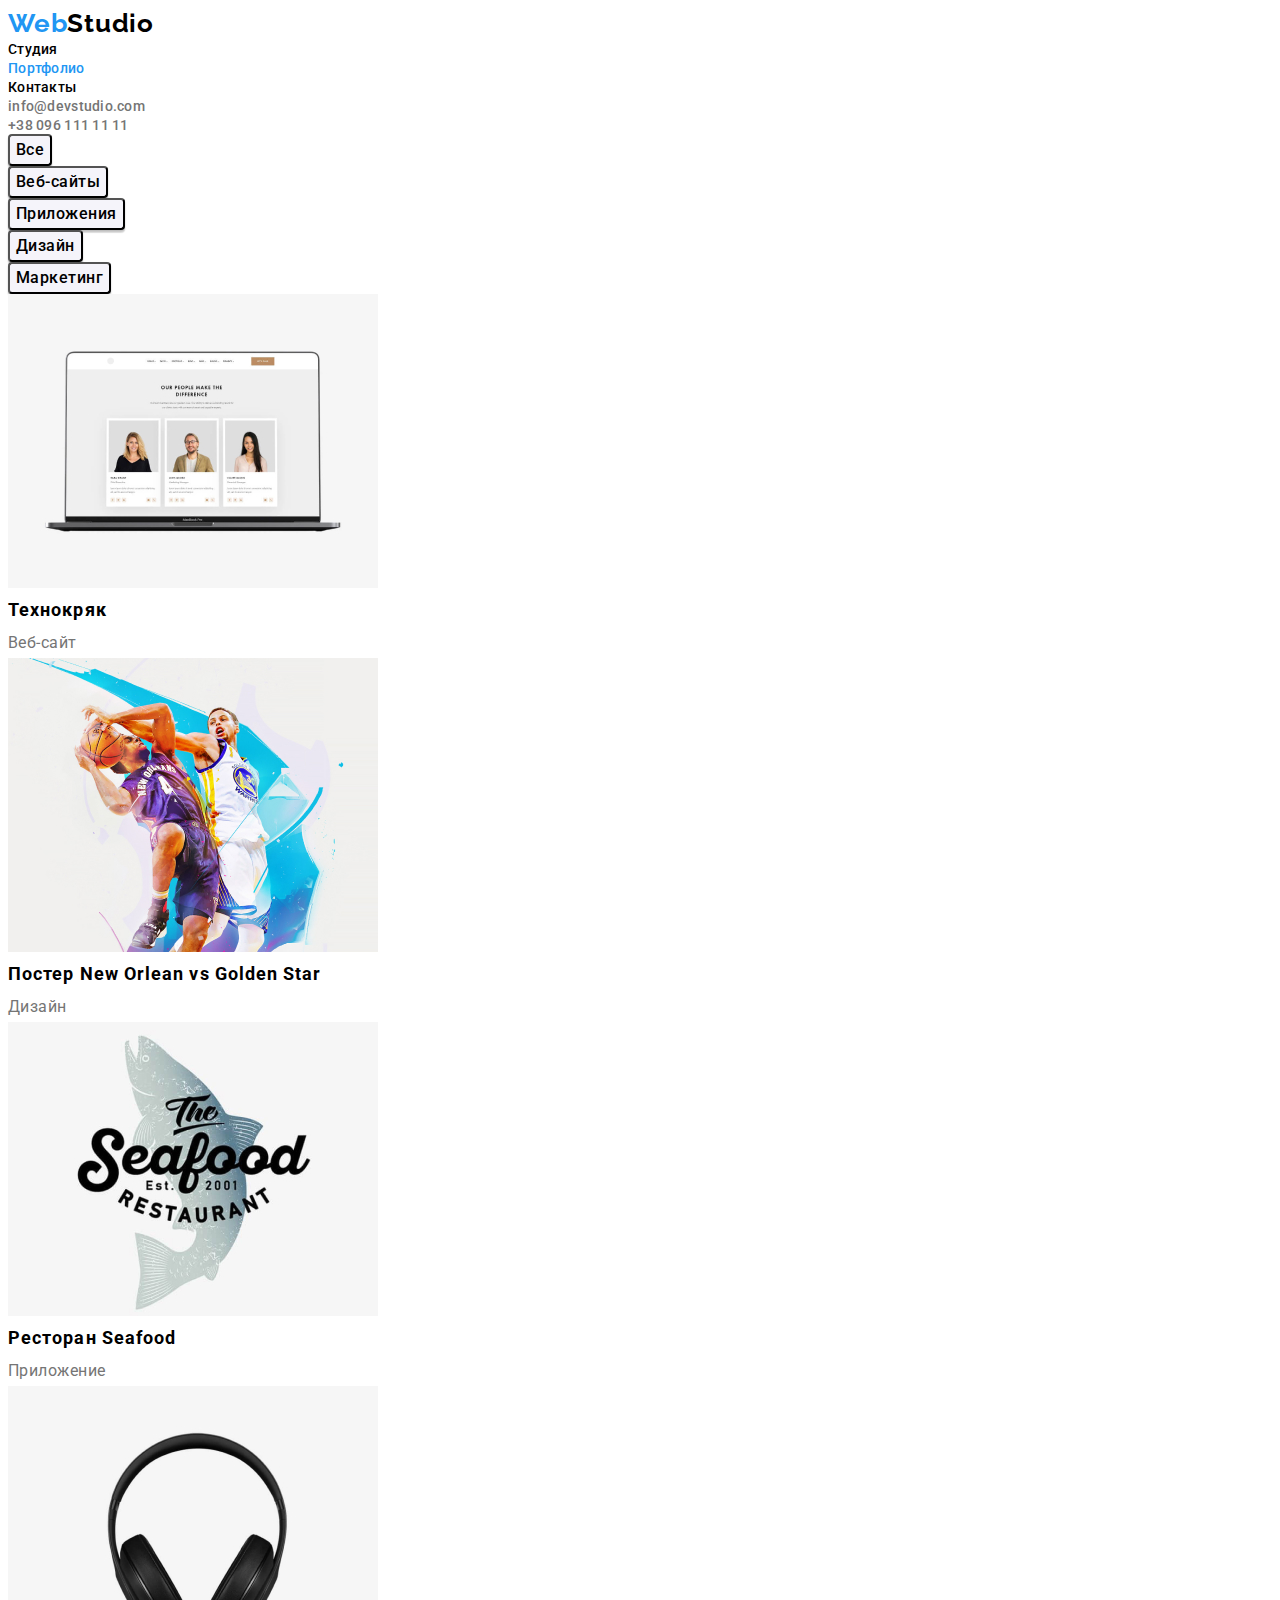
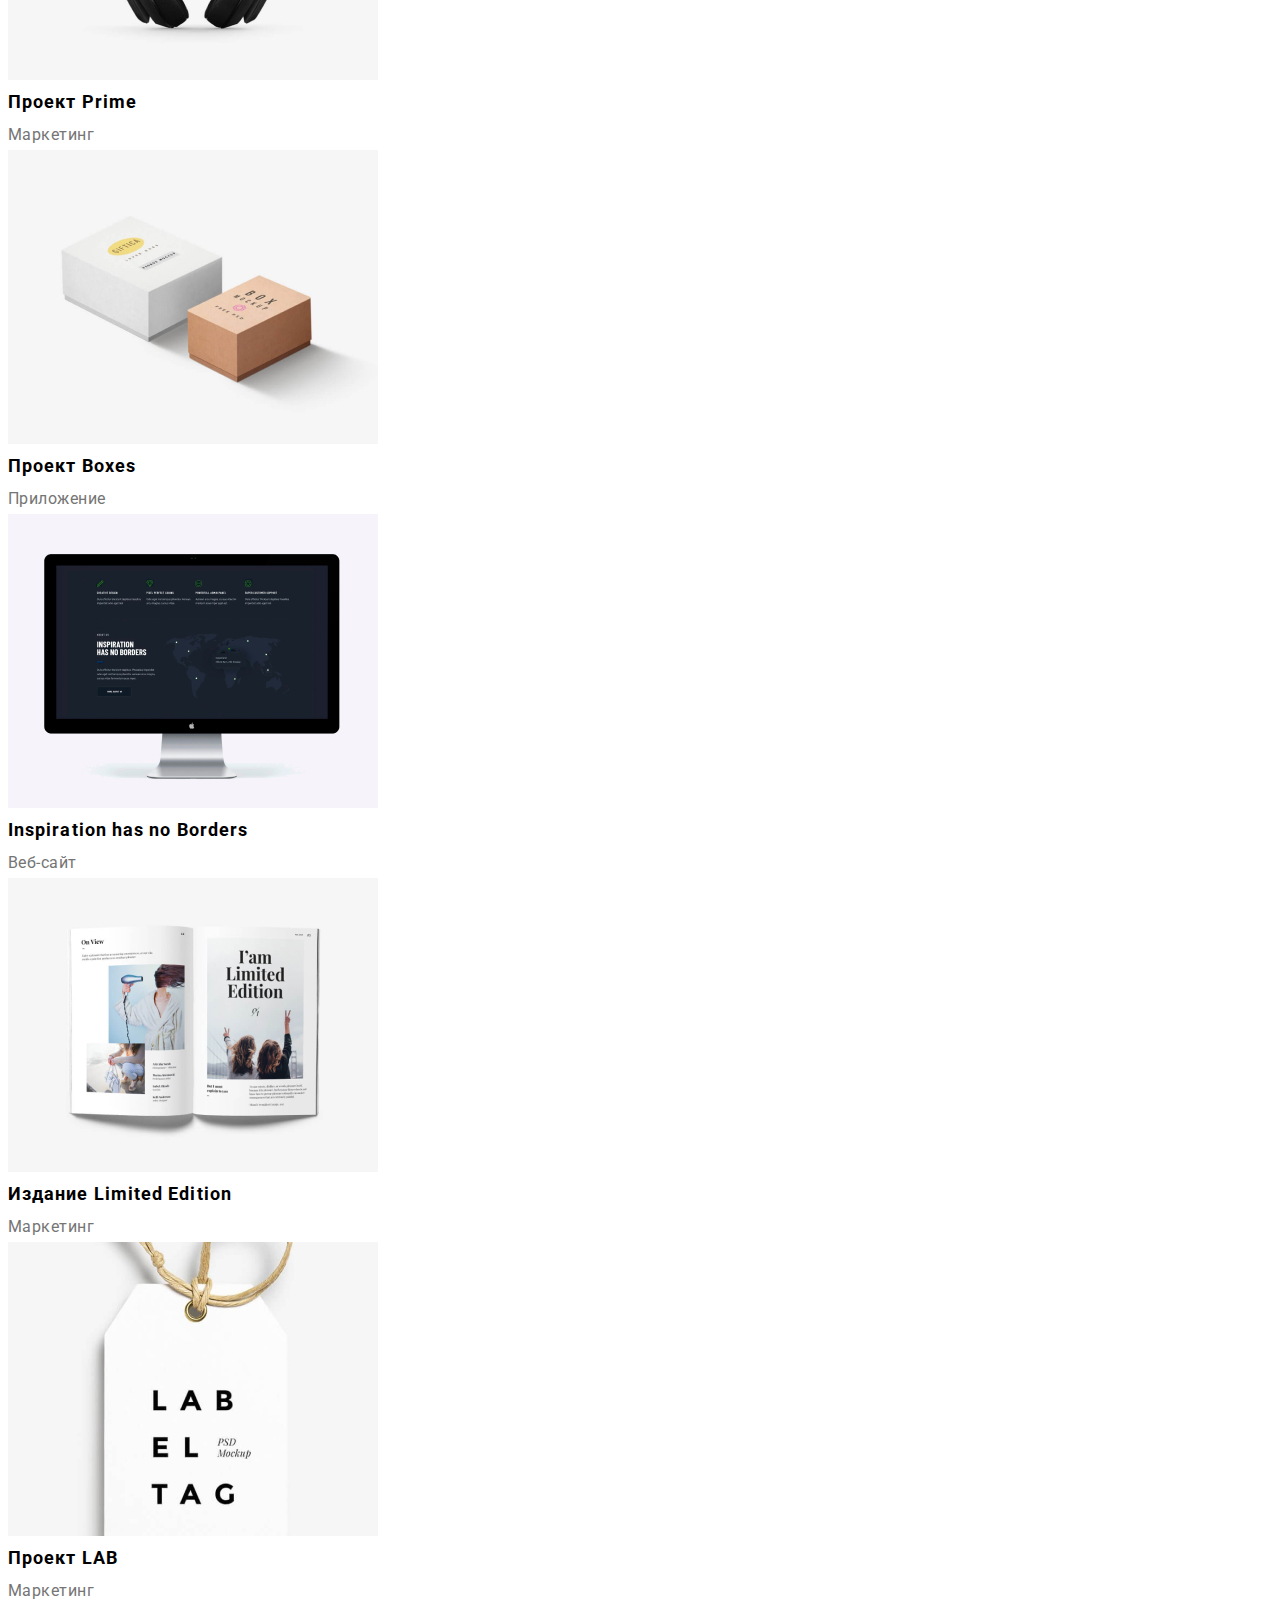
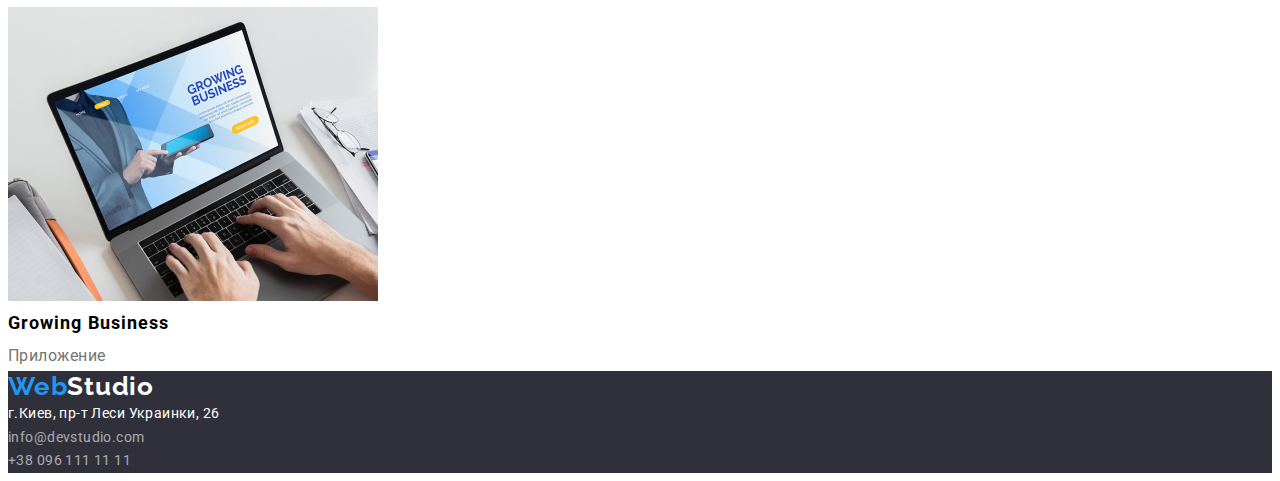
==== portfolio.html @ 2ba22c00 "add" ====
<!DOCTYPE html>
<html lang="en">
<head>
    <meta charset="UTF-8">
    <meta http-equiv="X-UA-Compatible" content="IE=edge">
    <meta name="viewport" content="width=device-width, initial-scale=1.0">
    <title>Document</title>
    <link rel="preconnect" href="https://fonts.googleapis.com">
    <link rel="preconnect" href="https://fonts.gstatic.com" crossorigin>
    <link href="https://fonts.googleapis.com/css2?family=Raleway:wght@700&family=Roboto:wght@400;500;700;900&display=swap"
        rel="stylesheet">
        <link rel="stylesheet" href="https://cdnjs.cloudflare.com/ajax/libs/modern-normalize/1.1.0/modern-normalize.min.css"
            integrity="sha512-wpPYUAdjBVSE4KJnH1VR1HeZfpl1ub8YT/NKx4PuQ5NmX2tKuGu6U/JRp5y+Y8XG2tV+wKQpNHVUX03MfMFn9Q=="
            crossorigin="anonymous" referrerpolicy="no-referrer" />
    <link rel="stylesheet" href="./css/styles.css"/>
</head>
<body>

<header>
    <a class="logo link" href=" ">Web<span class="logo-dark">Studio</span></a>
    <nav>
        <ul class="nav list">
            <li><a class="nav-item link" href="./index.html">Студия</a></li>
            <li><a class="nav-item link current" href="">Портфолио</a></li>
            <li><a class="nav-item link" href="">Контакты</a></li>
        </ul>
    </nav>
    <ul class="contacts list">
        <li><a class="contacts-item link" href="mailto:info@devstudio.com">info@devstudio.com</a></li>
        <li><a class="contacts-item link" href="tel:+380961111111">+38 096 111 11 11</a></li>
    </ul>
</header>

     <main>
        <section class="filters">
        <h1 class="filters-title ghost">Портфолио</h1>
        <ul class="btn list">
                <li><button class="btn-item" type="button">Все</button></li>
                <li><button class="btn-item" type="button">Веб-сайты</button></li>
                <li><button class="btn-item" type="button">Приложения</button></li>
                <li><button class="btn-item" type="button">Дизайн</button></li>
                <li><button class="btn-item" type="button">Маркетинг</button></li>  
        </ul>
        
        
        <ul class="gallery list">
                    <li class="gallery-item"><img src="./images/img5.jpg" alt="Фото сотрудников на ноутбуке" width="370" height="294">
                        <h2 class="gallery-title">Технокряк</h2>
                        <p class="gallery-text">Веб-сайт</p></li>

                    <li class="gallery-item"><img src="./images/img6.jpg" alt="Два баскетбольных игрока" width="370" height="294">
                        <h2 class="gallery-title">Постер New Orlean vs Golden Star</h2>
                        <p class="gallery-text">Дизайн</p>
                    </li>

                    <li class="gallery-item"><img src="./images/img7.jpg" alt="Логотип ресторана" width="370" height="294">
                        <h2 class="gallery-title">Ресторан Seafood</h2>
                        <p class="gallery-text">Приложение</p>
                    </li>

                    <li class="gallery-item"><img src="./images/img8.jpg" alt="Наушники" width="370" height="294">
                        <h2 class="gallery-title">Проект Prime</h2>
                        <p class="gallery-text">Маркетинг</p>
                    </li>

                    <li class="gallery-item"><img src="./images/img9.jpg" alt="Коробки" width="370" height="294">
                        <h2 class="gallery-title">Проект Boxes</h2>
                        <p class="gallery-text">Приложение</p>
                    </li>

                    <li class="gallery-item"><img src="./images/img10.jpg" alt="Монитор" width="370" height="294">
                        <h2 class="gallery-title">Inspiration has no Borders</h2>
                        <p class="gallery-text">Веб-сайт</p>
                    </li>

                    <li class="gallery-item"><img src="./images/img11.jpg" alt="Раскрытая книга" width="370" height="294">
                        <h2 class="gallery-title">Издание Limited Edition</h2>
                        <p class="gallery-text">Маркетинг</p>
                    </li>

                    <li class="gallery-item"><img src="./images/img12.jpg" alt="Бирка" width="370" height="294">
                        <h2 class="gallery-title">Проект LAB</h2>
                        <p class="gallery-text">Маркетинг</p>
                    </li>
                    
                    <li class="gallery-item"><img src="./images/img13.jpg" alt="Ноутбук" width="370" height="294">
                        <h2 class="gallery-title">Growing Business</h2>
                        <p class="gallery-text">Приложение</p>
                    </li>    
        </ul>
        </section>
    </main>
            <footer class="footer">
                <a class="logo link" href=" ">Web<span class="logo-light">Studio</span></a>
                <address>
                    <ul class="address list">
                        <li><a class="address-map link"
                                href=" https://www.google.com/maps/d/viewer?msa=0&mid=10uSM3H-mIU3GznYo2szRIEphczw&ll=50.42846404797734%2C30.542630877291053&z=16">г.Киев,
                                пр-т Леси Украинки, 26</a></li>
                        <li><a class="address-mail link" href="mailto:info@devstudio.com">info@devstudio.com</a></li>
                        <li><a class="address-tel link" href="tel:+380961111111">+38 096 111 11 11</a></li>
                    </ul>
                </address>
            </footer>   
</body>
</html>
---- css/styles.css ----
:root {
  --brand-color: #2196f3;
  --accent-color: black;
  --text-color: #757575;
  --letter-color: #ffffff;
  --background-color: #f5f4fa;
  --footer-color: #2f303a;
}
body {
  font-family: Roboto, sans-serif;
  background-color: #ffffff;
}
h1,
h2,
h3,
h4,
h5,
h6 {
  margin: 0;
}
p {
  margin: 0;
}
ul {
  margin: 0;
  padding: 0;
}

button {
  cursor: pointer;
}

.list {
  list-style: none;
}
.link {
  text-decoration: none;
}

/*-------------------HEADER-------------------*/
.logo {
  font-family: Raleway, sans-serif;
  font-weight: 700;
  font-size: 26px;
  line-height: 1.19;
  letter-spacing: 0.03em;
  color: var(--brand-color);
}
.logo-dark {
  color: var(--accent-color);
}
.logo-light {
  color: var(--letter-color);
}
.nav-item {
  font-weight: 500;
  font-size: 14px;
  line-height: 1.14;
  letter-spacing: 0.02em;
  color: var(--accent-color);
}
.nav-item:hover,
.nav-item:focus {
  color: var(--brand-color);
}
.nav-item.link.current {
  color: var(--brand-color);
}

/*-----------CONTACTS-----------*/

.contacts-item {
  font-weight: 500;
  font-size: 14px;
  line-height: 16px;
  letter-spacing: 0.02em;
  color: var(--text-color);
}
.contacts-item:hover,
.contacts-item:focus {
  color: var(--brand-color);
}

/*----------HERO------------*/
.hero {
  background-color: #2f303a;
}
.hero-title {
  font-weight: 900;
  font-size: 44px;
  line-height: 1.36;
  text-align: center;
  letter-spacing: 0.06em;
  text-transform: uppercase;
  color: var(--letter-color);
}
.hero-button {
  background-color: var(--brand-color);
  font-family: Roboto;
  font-weight: 700;
  font-size: 16px;
  line-height: 1.87;
  letter-spacing: 0.06em;
  color: var(--letter-color);
}
.hero-button:hover,
.hero-button:active {
  background: var(--brand-color);
  box-shadow: 0px 4px 4px rgba(0, 0, 0, 0.15);
  border-radius: 4px;
}
/*----------FEATURES------------*/
.ghost {
  position: absolute;
  width: 1px;
  height: 1px;
  margin: 1px;
  padding: 0;
  overflow: hidden;
  border: 0;
  clip: rect(0 0 0 0);
}
.features-title {
  font-weight: 700;
  font-size: 14px;
  line-height: 1.14;
  letter-spacing: 0.03em;
  text-transform: uppercase;
  color: var(--accent-color);
}
.features-text {
  font-size: 14px;
  line-height: 1.71;
  letter-spacing: 0.03em;
  text-transform: none;
  color: var(--text-color);
}
/*---------WORKS------------*/
.works-title {
  font-weight: 700;
  font-size: 36px;
  line-height: 42px;
  letter-spacing: 0.03em;
  color: #212121;
}
/*---------TEAM------------*/
.team-section {
  background-color: var(--background-color);
}
.section-main-title {
  font-weight: 700;
  font-size: 36px;
  line-height: 42px;
  letter-spacing: 0.03em;
  color: #212121;
}
.team-title {
  font-weight: 500;
  font-size: 16px;
  line-height: 19px;
  letter-spacing: 0.03em;
  color: #212121;
}
.team-item {
  font-weight: 500;
  font-size: 16px;
  line-height: 1.26;
  letter-spacing: 0.03em;
  color: var(--accent-color);
}
.team-text {
  font-weight: normal;
  font-size: 16px;
  line-height: 1.19;
  letter-spacing: 0.03em;
  color: var(--text-color);
}
/*----------ADDRESS-----------*/

.footer {
  background-color: var(--footer-color);
}
.address {
  font-style: normal;
  font-size: 14px;
  line-height: 1.71;
  letter-spacing: 0.03em;
}
.address-map {
  color: var(--letter-color);
}
.address-map:hover,
.address-map:focus {
  color: var(--brand-color);
}
.address-mail {
  color: rgba(255, 255, 255, 0.6);
}
.address-mail:hover,
.address-mail:focus {
  color: var(--brand-color);
}
.address-tel {
  color: rgba(255, 255, 255, 0.6);
}
.address-tel:hover,
.address-tel:focus {
  color: var(--brand-color);
}

/*------------FILTERS--------------*/

.btn-item {
  font-weight: 500;
  font-size: 16px;
  line-height: 26px;
  text-align: center;
  letter-spacing: 0.03em;
  font-family: inherit;
  background: #f5f4fa;
  color: var(--accent-color);
  box-shadow: 0px 3px 1px rgba(0, 0, 0, 0.1), 0px 1px 2px rgba(0, 0, 0, 0.08),
    0px 2px 2px rgba(0, 0, 0, 0.12);
  border-radius: 4px;
}
.btn-item:hover,
.btn-item:active {
  font-family: inherit;
  letter-spacing: 0.03em;
  color: var(--letter-color);
  background: var(--brand-color);
}
.gallery-title {
  font-weight: 700;
  font-size: 18px;
  line-height: 2;
  letter-spacing: 0.06em;
  color: var(--accent-color);
}
.gallery-text {
  font-size: 16px;
  line-height: 1.88;
  letter-spacing: 0.03em;
  color: var(--text-color);
}
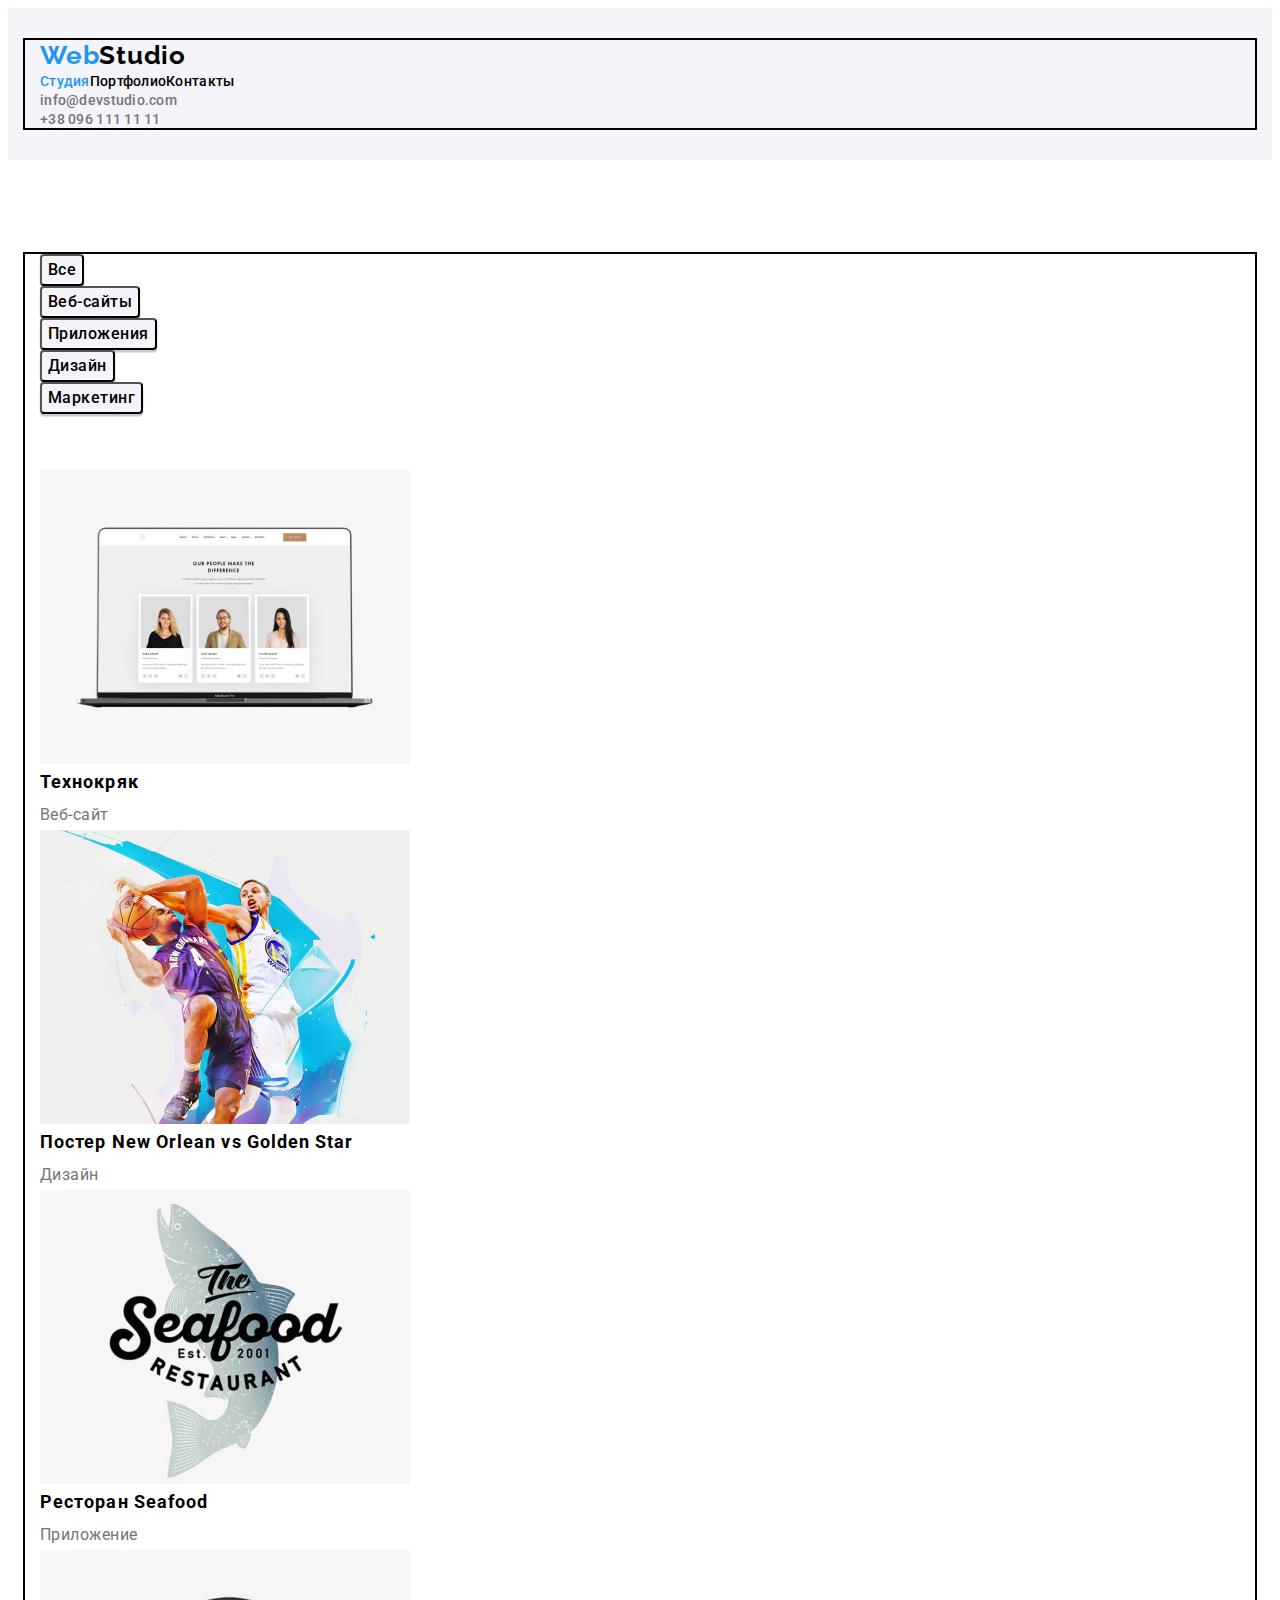
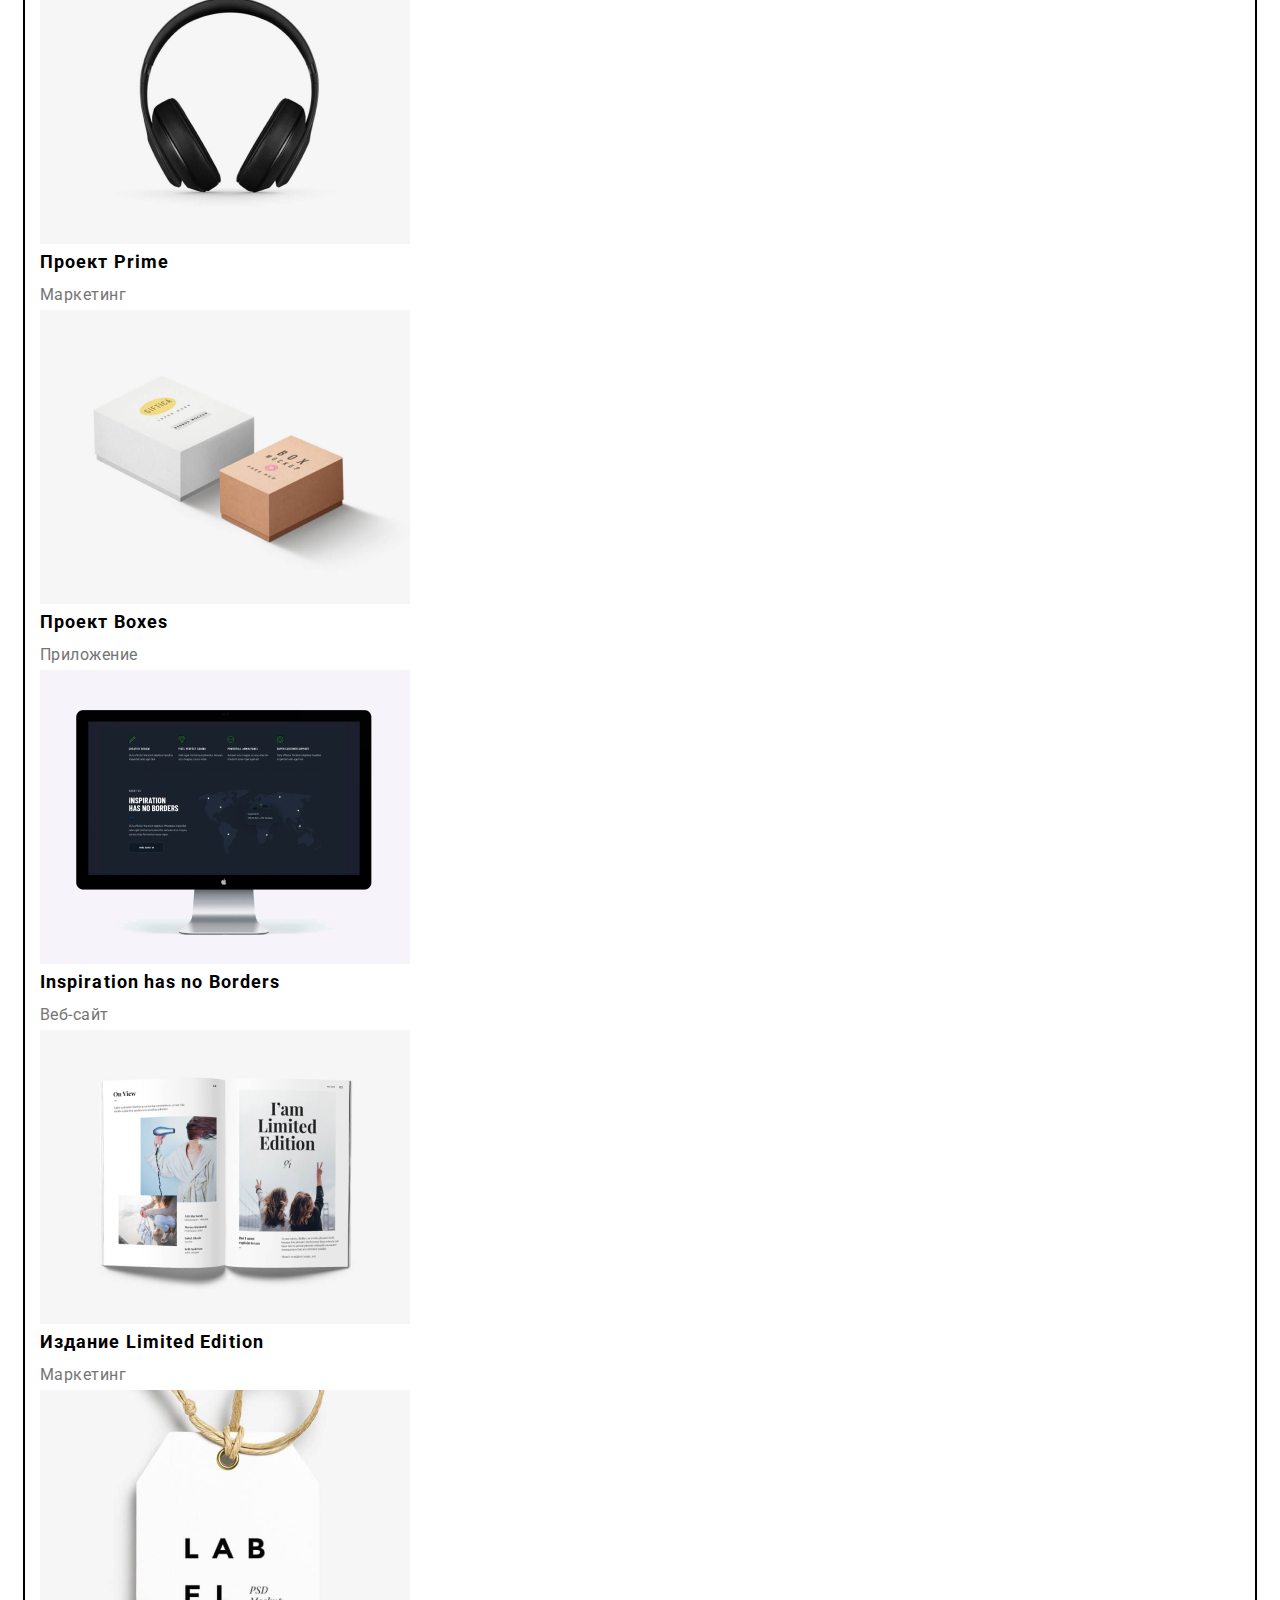
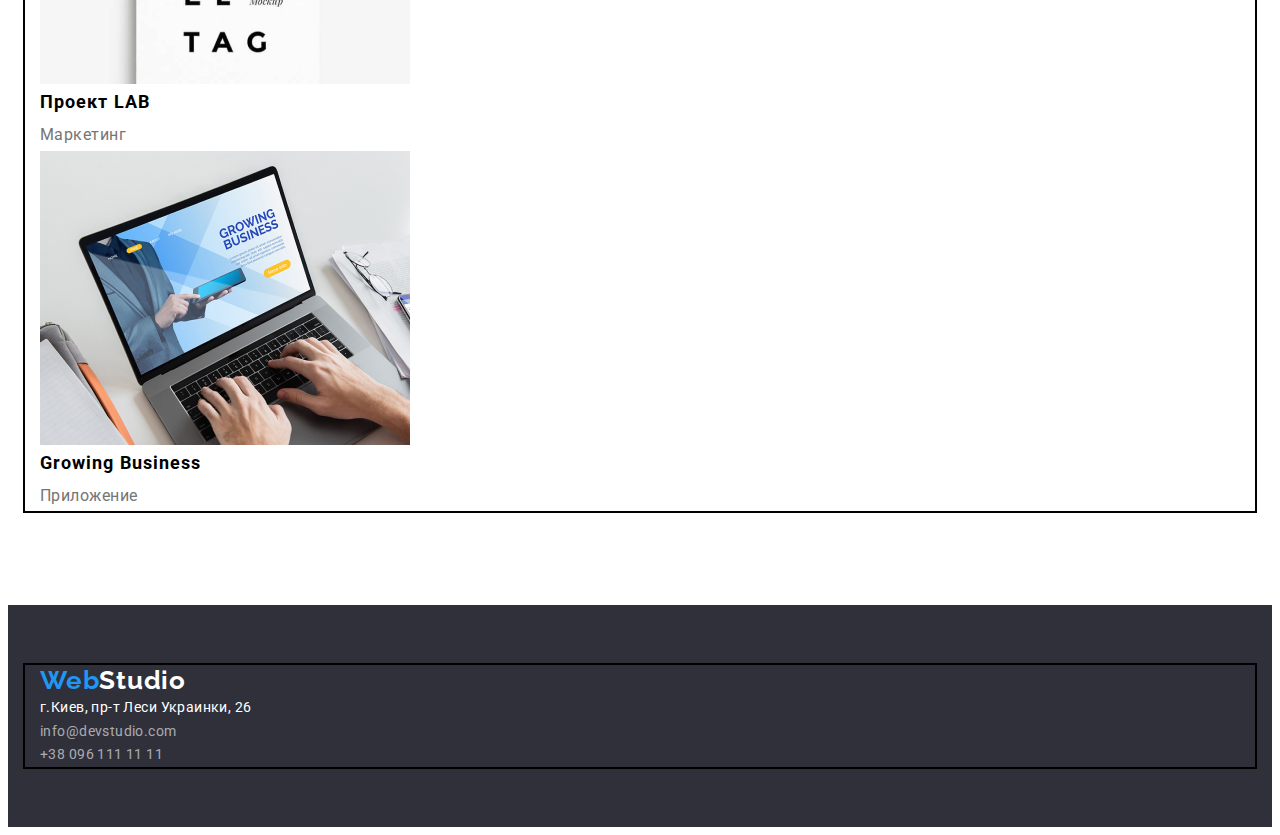
==== commit e311bcf5: "add paddings" ====
--- a/portfolio.html
+++ b/portfolio.html
@@ -16,23 +16,27 @@
 </head>
 <body>
 
-<header>
-    <a class="logo link" href=" ">Web<span class="logo-dark">Studio</span></a>
-    <nav>
-        <ul class="nav list">
-            <li><a class="nav-item link" href="./index.html">Студия</a></li>
-            <li><a class="nav-item link current" href="">Портфолио</a></li>
-            <li><a class="nav-item link" href="">Контакты</a></li>
+<header class="header">
+    <div class="container">
+        <a class="logo link" href=" ">Web<span class="logo-dark">Studio</span></a>
+        <nav>
+            <ul class="nav list">
+                <li><a class="nav-item link current" href="./index.html">Студия</a></li>
+                <li><a class="nav-item link" href="">Портфолио</a></li>
+                <li><a class="nav-item link" href="">Контакты</a></li>
+            </ul>
+        </nav>
+        <ul class="list">
+            <li><a class="contacts-item link" href="mailto:info@devstudio.com">info@devstudio.com</a></li>
+            <li><a class="contacts-item link" href="tel:+380961111111">+38 096 111 11 11</a></li>
         </ul>
-    </nav>
-    <ul class="contacts list">
-        <li><a class="contacts-item link" href="mailto:info@devstudio.com">info@devstudio.com</a></li>
-        <li><a class="contacts-item link" href="tel:+380961111111">+38 096 111 11 11</a></li>
-    </ul>
+    </div>
+
 </header>
 
      <main>
         <section class="filters">
+            <div class="container">
         <h1 class="filters-title ghost">Портфолио</h1>
         <ul class="btn list">
                 <li><button class="btn-item" type="button">Все</button></li>
@@ -88,19 +92,22 @@
                         <p class="gallery-text">Приложение</p>
                     </li>    
         </ul>
+        </div>
         </section>
     </main>
             <footer class="footer">
-                <a class="logo link" href=" ">Web<span class="logo-light">Studio</span></a>
-                <address>
-                    <ul class="address list">
-                        <li><a class="address-map link"
-                                href=" https://www.google.com/maps/d/viewer?msa=0&mid=10uSM3H-mIU3GznYo2szRIEphczw&ll=50.42846404797734%2C30.542630877291053&z=16">г.Киев,
-                                пр-т Леси Украинки, 26</a></li>
-                        <li><a class="address-mail link" href="mailto:info@devstudio.com">info@devstudio.com</a></li>
-                        <li><a class="address-tel link" href="tel:+380961111111">+38 096 111 11 11</a></li>
-                    </ul>
-                </address>
-            </footer>   
+                <div class="container">
+                    <a class="logo link" href=" ">Web<span class="logo-light">Studio</span></a>
+                    <address>
+                        <ul class="address list">
+                            <li><a class="address-map link"
+                                    href=" https://www.google.com/maps/d/viewer?msa=0&mid=10uSM3H-mIU3GznYo2szRIEphczw&ll=50.42846404797734%2C30.542630877291053&z=16">г.Киев,
+                                    пр-т Леси Украинки, 26</a></li>
+                            <li><a class="address-mail link" href="mailto:info@devstudio.com">info@devstudio.com</a></li>
+                            <li><a class="address-tel link" href="tel:+380961111111">+38 096 111 11 11</a></li>
+                        </ul>
+                    </address>
+                </div>
+            </footer>
 </body>
 </html>--- a/css/styles.css
+++ b/css/styles.css
@@ -29,6 +29,9 @@
 button {
   cursor: pointer;
 }
+img {
+  display: block;
+}
 
 .list {
   list-style: none;
@@ -36,80 +39,6 @@
 .link {
   text-decoration: none;
 }
-
-/*-------------------HEADER-------------------*/
-.logo {
-  font-family: Raleway, sans-serif;
-  font-weight: 700;
-  font-size: 26px;
-  line-height: 1.19;
-  letter-spacing: 0.03em;
-  color: var(--brand-color);
-}
-.logo-dark {
-  color: var(--accent-color);
-}
-.logo-light {
-  color: var(--letter-color);
-}
-.nav-item {
-  font-weight: 500;
-  font-size: 14px;
-  line-height: 1.14;
-  letter-spacing: 0.02em;
-  color: var(--accent-color);
-}
-.nav-item:hover,
-.nav-item:focus {
-  color: var(--brand-color);
-}
-.nav-item.link.current {
-  color: var(--brand-color);
-}
-
-/*-----------CONTACTS-----------*/
-
-.contacts-item {
-  font-weight: 500;
-  font-size: 14px;
-  line-height: 16px;
-  letter-spacing: 0.02em;
-  color: var(--text-color);
-}
-.contacts-item:hover,
-.contacts-item:focus {
-  color: var(--brand-color);
-}
-
-/*----------HERO------------*/
-.hero {
-  background-color: #2f303a;
-}
-.hero-title {
-  font-weight: 900;
-  font-size: 44px;
-  line-height: 1.36;
-  text-align: center;
-  letter-spacing: 0.06em;
-  text-transform: uppercase;
-  color: var(--letter-color);
-}
-.hero-button {
-  background-color: var(--brand-color);
-  font-family: Roboto;
-  font-weight: 700;
-  font-size: 16px;
-  line-height: 1.87;
-  letter-spacing: 0.06em;
-  color: var(--letter-color);
-}
-.hero-button:hover,
-.hero-button:active {
-  background: var(--brand-color);
-  box-shadow: 0px 4px 4px rgba(0, 0, 0, 0.15);
-  border-radius: 4px;
-}
-/*----------FEATURES------------*/
 .ghost {
   position: absolute;
   width: 1px;
@@ -120,6 +49,106 @@
   border: 0;
   clip: rect(0 0 0 0);
 }
+.container {
+  width: 1200px;
+  padding-left: 15px;
+  padding-right: 15px;
+  margin: 0 auto;
+  outline: 2px solid;
+}
+
+/*-------------------HEADER-------------------*/
+.header {
+  background-color: var(--background-color);
+  padding-top: 32px;
+  padding-bottom: 32px;
+}
+.logo {
+  font-family: Raleway, sans-serif;
+  font-weight: 700;
+  font-size: 26px;
+  line-height: 1.19;
+  letter-spacing: 0.03em;
+  color: var(--brand-color);
+}
+.logo-dark {
+  color: var(--accent-color);
+}
+.logo-light {
+  color: var(--letter-color);
+}
+.nav {
+  display: flex;
+}
+.nav-item {
+  font-weight: 500;
+  font-size: 14px;
+  line-height: 1.14;
+  letter-spacing: 0.02em;
+  color: var(--accent-color);
+}
+.nav-item:hover,
+.nav-item:focus {
+  color: var(--brand-color);
+}
+.nav-item.link.current {
+  color: var(--brand-color);
+}
+.header-container {
+  display: flex;
+  align-items: center;
+  justify-content: space-around;
+}
+/*-----------CONTACTS-----------*/
+.contacts {
+  display: flex;
+}
+.contacts-item {
+  font-weight: 500;
+  font-size: 14px;
+  line-height: 16px;
+  letter-spacing: 0.02em;
+  color: var(--text-color);
+}
+.contacts-item:hover,
+.contacts-item:focus {
+  color: var(--brand-color);
+}
+
+/*----------HERO------------*/
+.hero {
+  background-color: #2f303a;
+}
+.hero-title {
+  font-weight: 900;
+  font-size: 44px;
+  line-height: 1.36;
+  text-align: center;
+  letter-spacing: 0.06em;
+  text-transform: uppercase;
+  color: var(--letter-color);
+}
+.hero-button {
+  background-color: var(--brand-color);
+  font-family: Roboto;
+  font-weight: 700;
+  font-size: 16px;
+  line-height: 1.87;
+  letter-spacing: 0.06em;
+  color: var(--letter-color);
+}
+.hero-button:hover,
+.hero-button:active {
+  background: var(--brand-color);
+  box-shadow: 0px 4px 4px rgba(0, 0, 0, 0.15);
+  border-radius: 4px;
+}
+/*----------FEATURES------------*/
+.features-section {
+  padding-top: 94px;
+  padding-bottom: 94px;
+}
+
 .features-title {
   font-weight: 700;
   font-size: 14px;
@@ -127,6 +156,7 @@
   letter-spacing: 0.03em;
   text-transform: uppercase;
   color: var(--accent-color);
+  margin-bottom: 10px;
 }
 .features-text {
   font-size: 14px;
@@ -136,23 +166,29 @@
   color: var(--text-color);
 }
 /*---------WORKS------------*/
+.works-section {
+}
 .works-title {
   font-weight: 700;
   font-size: 36px;
   line-height: 42px;
   letter-spacing: 0.03em;
   color: #212121;
+  margin-bottom: 50px;
 }
 /*---------TEAM------------*/
 .team-section {
   background-color: var(--background-color);
-}
-.section-main-title {
+  padding-top: 94px;
+  padding-bottom: 94px;
+}
+.main-title-section {
   font-weight: 700;
   font-size: 36px;
   line-height: 42px;
   letter-spacing: 0.03em;
   color: #212121;
+  margin-bottom: 50px;
 }
 .team-title {
   font-weight: 500;
@@ -160,6 +196,8 @@
   line-height: 19px;
   letter-spacing: 0.03em;
   color: #212121;
+  margin-bottom: 10px;
+  margin-top: 30px;
 }
 .team-item {
   font-weight: 500;
@@ -179,6 +217,8 @@
 
 .footer {
   background-color: var(--footer-color);
+  padding-top: 60px;
+  padding-bottom: 60px;
 }
 .address {
   font-style: normal;
@@ -209,7 +249,13 @@
 }
 
 /*------------FILTERS--------------*/
-
+.filters {
+  padding-top: 94px;
+  padding-bottom: 94px;
+}
+.btn.list {
+  margin-bottom: 56px;
+}
 .btn-item {
   font-weight: 500;
   font-size: 16px;
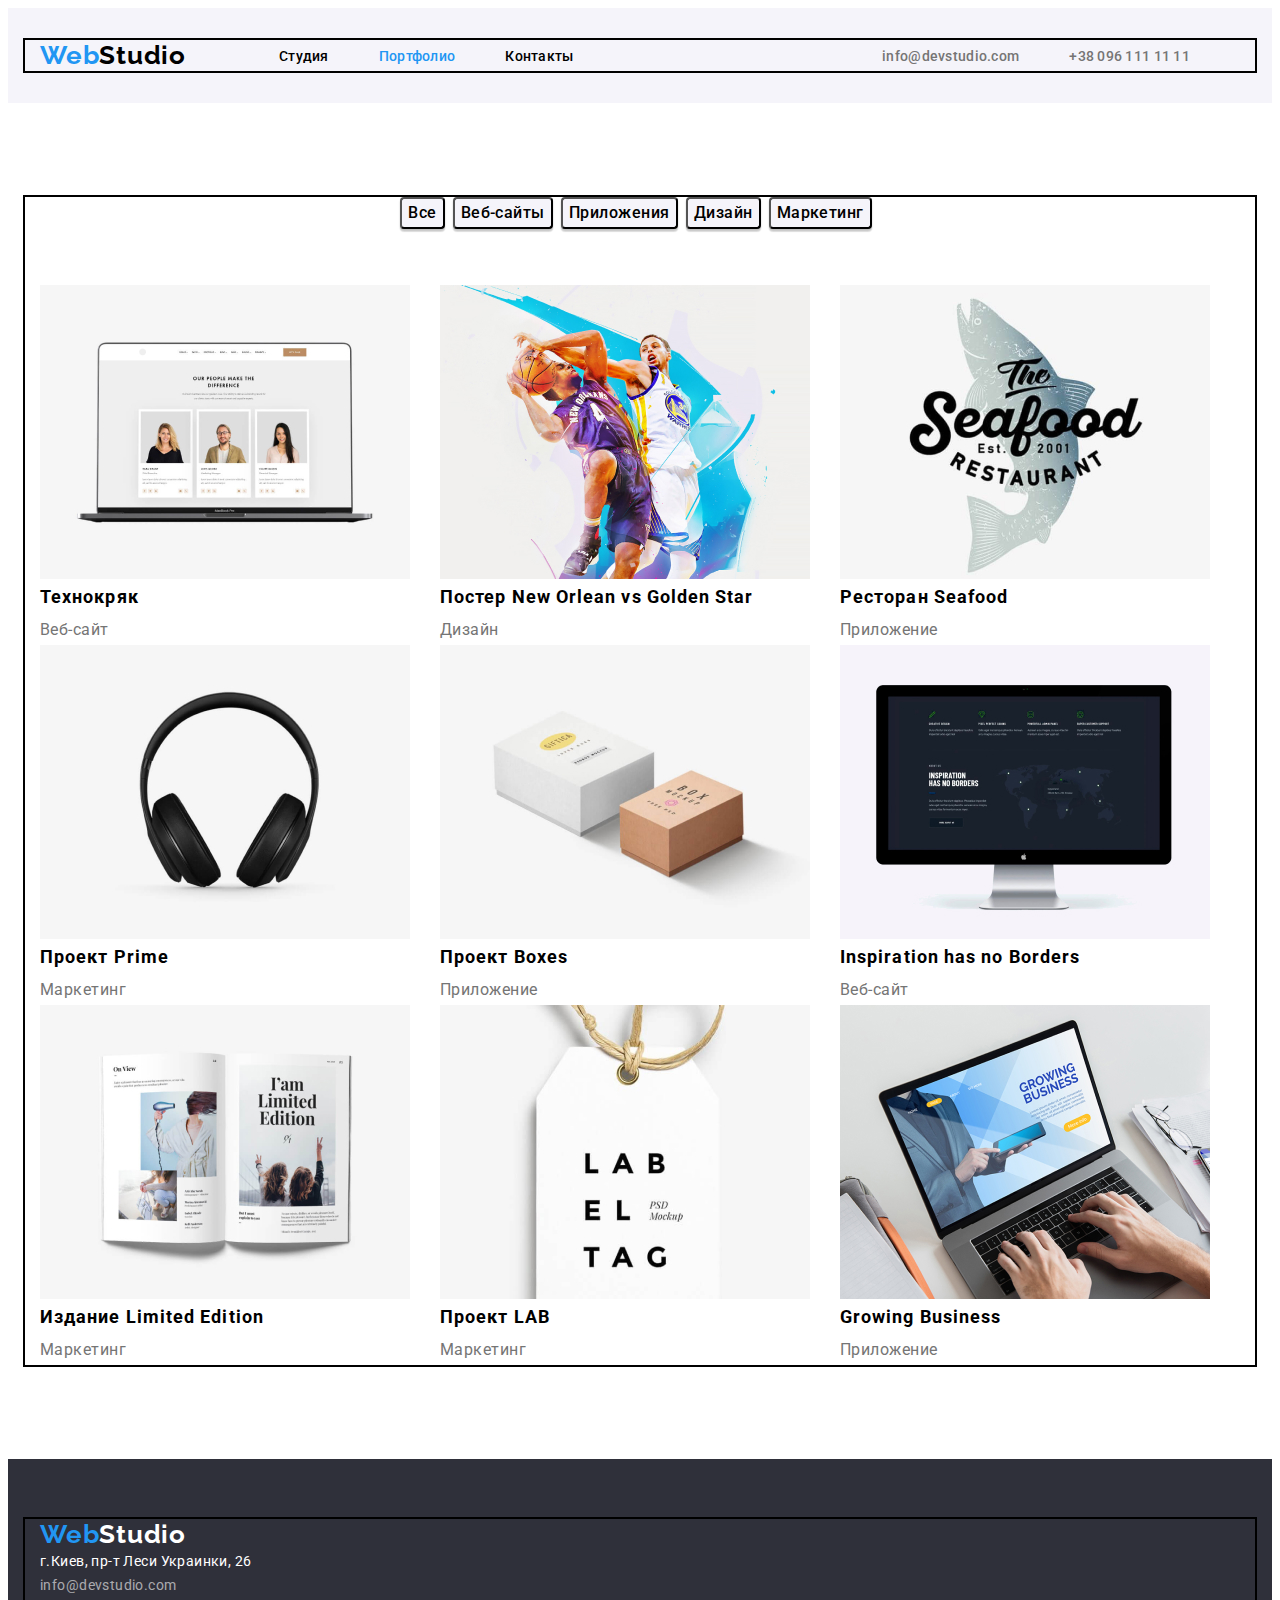
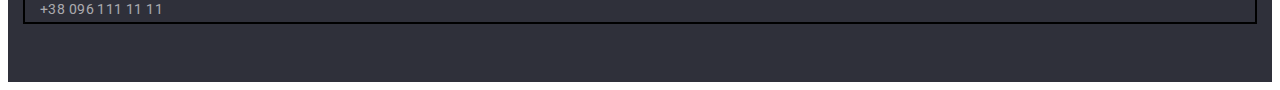
==== commit aa93b878: "add calc" ====
--- a/portfolio.html
+++ b/portfolio.html
@@ -17,21 +17,20 @@
 <body>
 
 <header class="header">
-    <div class="container">
+    <div class="header-container container">
         <a class="logo link" href=" ">Web<span class="logo-dark">Studio</span></a>
         <nav>
             <ul class="nav list">
-                <li><a class="nav-item link current" href="./index.html">Студия</a></li>
-                <li><a class="nav-item link" href="">Портфолио</a></li>
+                <li><a class="nav-item link" href="./index.html">Студия</a></li>
+                <li><a class="nav-item link current" href="">Портфолио</a></li>
                 <li><a class="nav-item link" href="">Контакты</a></li>
             </ul>
         </nav>
-        <ul class="list">
+        <ul class="contacts list">
             <li><a class="contacts-item link" href="mailto:info@devstudio.com">info@devstudio.com</a></li>
             <li><a class="contacts-item link" href="tel:+380961111111">+38 096 111 11 11</a></li>
         </ul>
     </div>
-
 </header>
 
      <main>
@@ -46,7 +45,7 @@
                 <li><button class="btn-item" type="button">Маркетинг</button></li>  
         </ul>
         
-        
+        <div class="flex-container">
         <ul class="gallery list">
                     <li class="gallery-item"><img src="./images/img5.jpg" alt="Фото сотрудников на ноутбуке" width="370" height="294">
                         <h2 class="gallery-title">Технокряк</h2>
@@ -93,6 +92,7 @@
                     </li>    
         </ul>
         </div>
+        </div>
         </section>
     </main>
             <footer class="footer">
--- a/css/styles.css
+++ b/css/styles.css
@@ -64,6 +64,7 @@
   padding-bottom: 32px;
 }
 .logo {
+  margin-right: 93px;
   font-family: Raleway, sans-serif;
   font-weight: 700;
   font-size: 26px;
@@ -81,6 +82,7 @@
   display: flex;
 }
 .nav-item {
+  margin-right: 50px;
   font-weight: 500;
   font-size: 14px;
   line-height: 1.14;
@@ -102,6 +104,7 @@
 /*-----------CONTACTS-----------*/
 .contacts {
   display: flex;
+  margin-left: auto;
 }
 .contacts-item {
   font-weight: 500;
@@ -109,6 +112,7 @@
   line-height: 16px;
   letter-spacing: 0.02em;
   color: var(--text-color);
+  margin-right: 50px;
 }
 .contacts-item:hover,
 .contacts-item:focus {
@@ -129,6 +133,7 @@
   color: var(--letter-color);
 }
 .hero-button {
+  text-align: center;
   background-color: var(--brand-color);
   font-family: Roboto;
   font-weight: 700;
@@ -148,6 +153,9 @@
   padding-top: 94px;
   padding-bottom: 94px;
 }
+.features {
+  display: flex;
+}
 
 .features-title {
   font-weight: 700;
@@ -169,12 +177,27 @@
 .works-section {
 }
 .works-title {
+  text-align: center;
   font-weight: 700;
   font-size: 36px;
   line-height: 42px;
   letter-spacing: 0.03em;
   color: #212121;
   margin-bottom: 50px;
+}
+.works {
+  display: flex;
+  flex-wrap: wrap;
+}
+.works-item {
+  width: calc((100% - 60) / 3);
+  margin-right: 30px;
+}
+.works-item:nth-child(3n) {
+  margin-right: 0;
+}
+.works-item:nth-last-child(- n + 3) {
+  margin-bottom: 0;
 }
 /*---------TEAM------------*/
 .team-section {
@@ -183,12 +206,35 @@
   padding-bottom: 94px;
 }
 .main-title-section {
+  text-align: center;
   font-weight: 700;
   font-size: 36px;
   line-height: 42px;
   letter-spacing: 0.03em;
   color: #212121;
   margin-bottom: 50px;
+}
+.team {
+  display: flex;
+  flex-wrap: wrap;
+}
+
+.team-item {
+  width: calc((100% - 80) / 4);
+  margin-right: 30px;
+}
+.team-item:nth-child(4n) {
+  margin-right: 0;
+}
+.team-item:nth-last-child(- n + 4) {
+  margin-bottom: 0;
+}
+.team-item {
+  font-weight: 500;
+  font-size: 16px;
+  line-height: 1.26;
+  letter-spacing: 0.03em;
+  color: var(--accent-color);
 }
 .team-title {
   font-weight: 500;
@@ -198,13 +244,6 @@
   color: #212121;
   margin-bottom: 10px;
   margin-top: 30px;
-}
-.team-item {
-  font-weight: 500;
-  font-size: 16px;
-  line-height: 1.26;
-  letter-spacing: 0.03em;
-  color: var(--accent-color);
 }
 .team-text {
   font-weight: normal;
@@ -255,8 +294,11 @@
 }
 .btn.list {
   margin-bottom: 56px;
+  display: flex;
+  justify-content: center;
 }
 .btn-item {
+  margin-right: 8px;
   font-weight: 500;
   font-size: 16px;
   line-height: 26px;
@@ -276,6 +318,22 @@
   color: var(--letter-color);
   background: var(--brand-color);
 }
+/*--------------GALLERY-------------*/
+
+.gallery {
+  display: flex;
+  flex-wrap: wrap;
+}
+.gallery-item {
+  width: calc((100% - 60) / 3);
+  margin-right: 30px;
+}
+.gallery-item:nth-child(3n) {
+  margin-right: 0;
+}
+.gallery-item:nth-last-child(- n + 3) {
+  margin-bottom: 0;
+}
 .gallery-title {
   font-weight: 700;
   font-size: 18px;
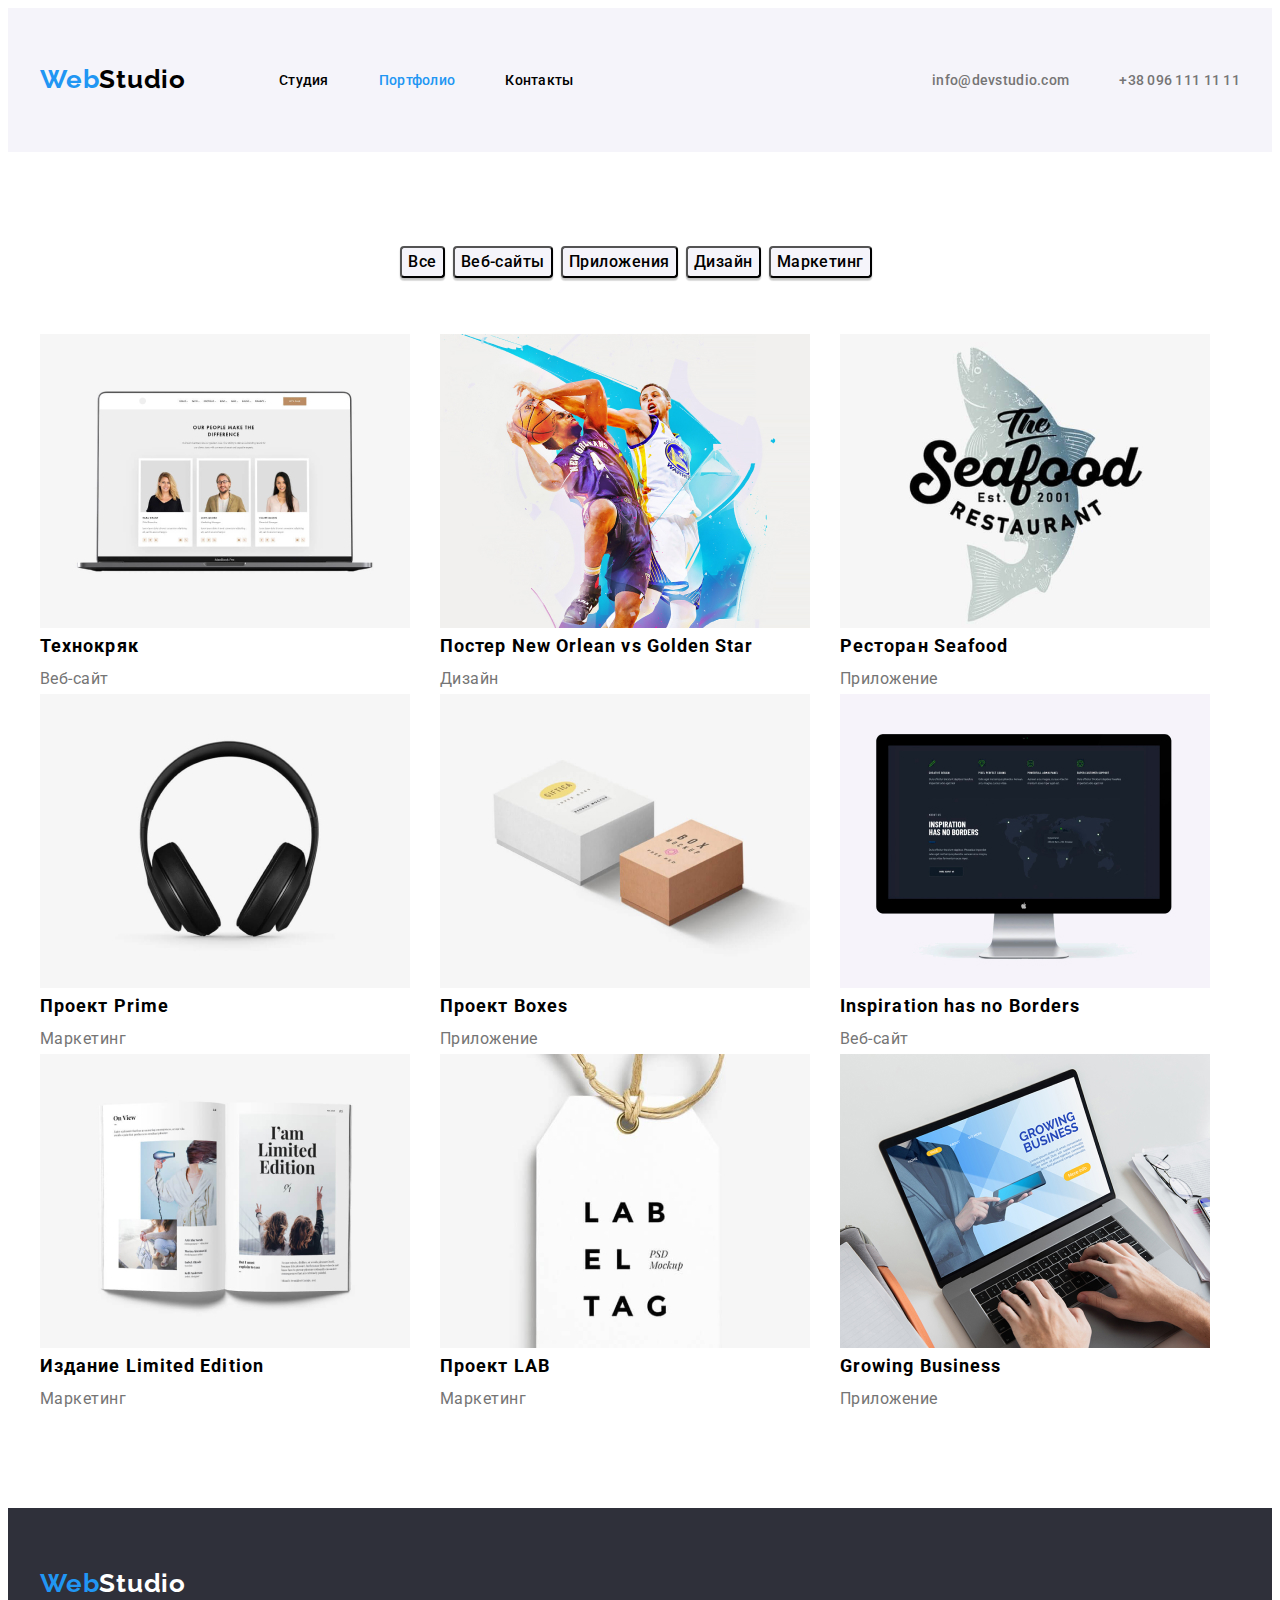
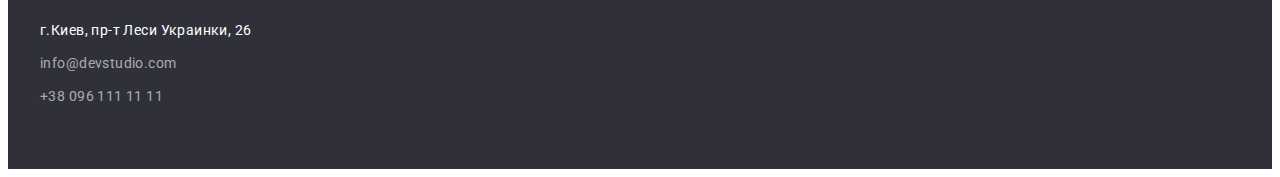
==== commit bc532d7b: "add footer" ====
--- a/portfolio.html
+++ b/portfolio.html
@@ -27,14 +27,16 @@
             </ul>
         </nav>
         <ul class="contacts list">
-            <li><a class="contacts-item link" href="mailto:info@devstudio.com">info@devstudio.com</a></li>
-            <li><a class="contacts-item link" href="tel:+380961111111">+38 096 111 11 11</a></li>
+            <li class="contacts-list-li"><a class="contacts-item link"
+                    href="mailto:info@devstudio.com">info@devstudio.com</a></li>
+            <li class="contacts-list-li"><a class="contacts-item link" href="tel:+380961111111">+38 096 111 11 11</a>
+            </li>
         </ul>
     </div>
 </header>
 
      <main>
-        <section class="filters">
+        <section class="section filters">
             <div class="container">
         <h1 class="filters-title ghost">Портфолио</h1>
         <ul class="btn list">
@@ -95,19 +97,20 @@
         </div>
         </section>
     </main>
-            <footer class="footer">
-                <div class="container">
-                    <a class="logo link" href=" ">Web<span class="logo-light">Studio</span></a>
-                    <address>
-                        <ul class="address list">
-                            <li><a class="address-map link"
-                                    href=" https://www.google.com/maps/d/viewer?msa=0&mid=10uSM3H-mIU3GznYo2szRIEphczw&ll=50.42846404797734%2C30.542630877291053&z=16">г.Киев,
-                                    пр-т Леси Украинки, 26</a></li>
-                            <li><a class="address-mail link" href="mailto:info@devstudio.com">info@devstudio.com</a></li>
-                            <li><a class="address-tel link" href="tel:+380961111111">+38 096 111 11 11</a></li>
-                        </ul>
-                    </address>
-                </div>
-            </footer>
+        <footer class="footer">
+            <div class="container">
+                <a class="logo link" href=" ">Web<span class="logo-light">Studio</span></a>
+                <address>
+                    <ul class="address list">
+                        <li class="address-item"><a class="address-map link"
+                                href=" https://www.google.com/maps/d/viewer?msa=0&mid=10uSM3H-mIU3GznYo2szRIEphczw&ll=50.42846404797734%2C30.542630877291053&z=16">г.Киев,
+                                пр-т Леси Украинки, 26</a></li>
+                        <li class="address-item"><a class="address-mail link"
+                                href="mailto:info@devstudio.com">info@devstudio.com</a></li>
+                        <li class="address-item"><a class="address-tel link" href="tel:+380961111111">+38 096 111 11 11</a></li>
+                    </ul>
+                </address>
+            </div>
+        </footer>
 </body>
 </html>--- a/css/styles.css
+++ b/css/styles.css
@@ -54,7 +54,10 @@
   padding-left: 15px;
   padding-right: 15px;
   margin: 0 auto;
-  outline: 2px solid;
+}
+.section {
+  padding-top: 94px;
+  padding-bottom: 94px;
 }
 
 /*-------------------HEADER-------------------*/
@@ -64,6 +67,8 @@
   padding-bottom: 32px;
 }
 .logo {
+  padding-top: 24px;
+  padding-bottom: 25px;
   margin-right: 93px;
   font-family: Raleway, sans-serif;
   font-weight: 700;
@@ -112,6 +117,8 @@
   line-height: 16px;
   letter-spacing: 0.02em;
   color: var(--text-color);
+}
+.contacts-list-li:not(:last-of-type) {
   margin-right: 50px;
 }
 .contacts-item:hover,
@@ -120,20 +127,28 @@
 }
 
 /*----------HERO------------*/
+.hero-container {
+  display: flex;
+  justify-content: center;
+  flex-direction: column;
+  align-items: center;
+}
+
 .hero {
   background-color: #2f303a;
+  padding-top: 200px;
+  padding-bottom: 200px;
 }
 .hero-title {
   font-weight: 900;
   font-size: 44px;
   line-height: 1.36;
-  text-align: center;
   letter-spacing: 0.06em;
   text-transform: uppercase;
   color: var(--letter-color);
+  text-align: center;
 }
 .hero-button {
-  text-align: center;
   background-color: var(--brand-color);
   font-family: Roboto;
   font-weight: 700;
@@ -141,6 +156,7 @@
   line-height: 1.87;
   letter-spacing: 0.06em;
   color: var(--letter-color);
+  margin-top: 30px;
 }
 .hero-button:hover,
 .hero-button:active {
@@ -148,11 +164,6 @@
   box-shadow: 0px 4px 4px rgba(0, 0, 0, 0.15);
   border-radius: 4px;
 }
-/*----------FEATURES------------*/
-.features-section {
-  padding-top: 94px;
-  padding-bottom: 94px;
-}
 .features {
   display: flex;
 }
@@ -174,8 +185,7 @@
   color: var(--text-color);
 }
 /*---------WORKS------------*/
-.works-section {
-}
+
 .works-title {
   text-align: center;
   font-weight: 700;
@@ -202,8 +212,6 @@
 /*---------TEAM------------*/
 .team-section {
   background-color: var(--background-color);
-  padding-top: 94px;
-  padding-bottom: 94px;
 }
 .main-title-section {
   text-align: center;
@@ -260,10 +268,14 @@
   padding-bottom: 60px;
 }
 .address {
+  margin-top: 20px;
   font-style: normal;
   font-size: 14px;
   line-height: 1.71;
   letter-spacing: 0.03em;
+}
+.address-item:not(:last-of-type) {
+  margin-bottom: 9px;
 }
 .address-map {
   color: var(--letter-color);
@@ -288,10 +300,7 @@
 }
 
 /*------------FILTERS--------------*/
-.filters {
-  padding-top: 94px;
-  padding-bottom: 94px;
-}
+
 .btn.list {
   margin-bottom: 56px;
   display: flex;
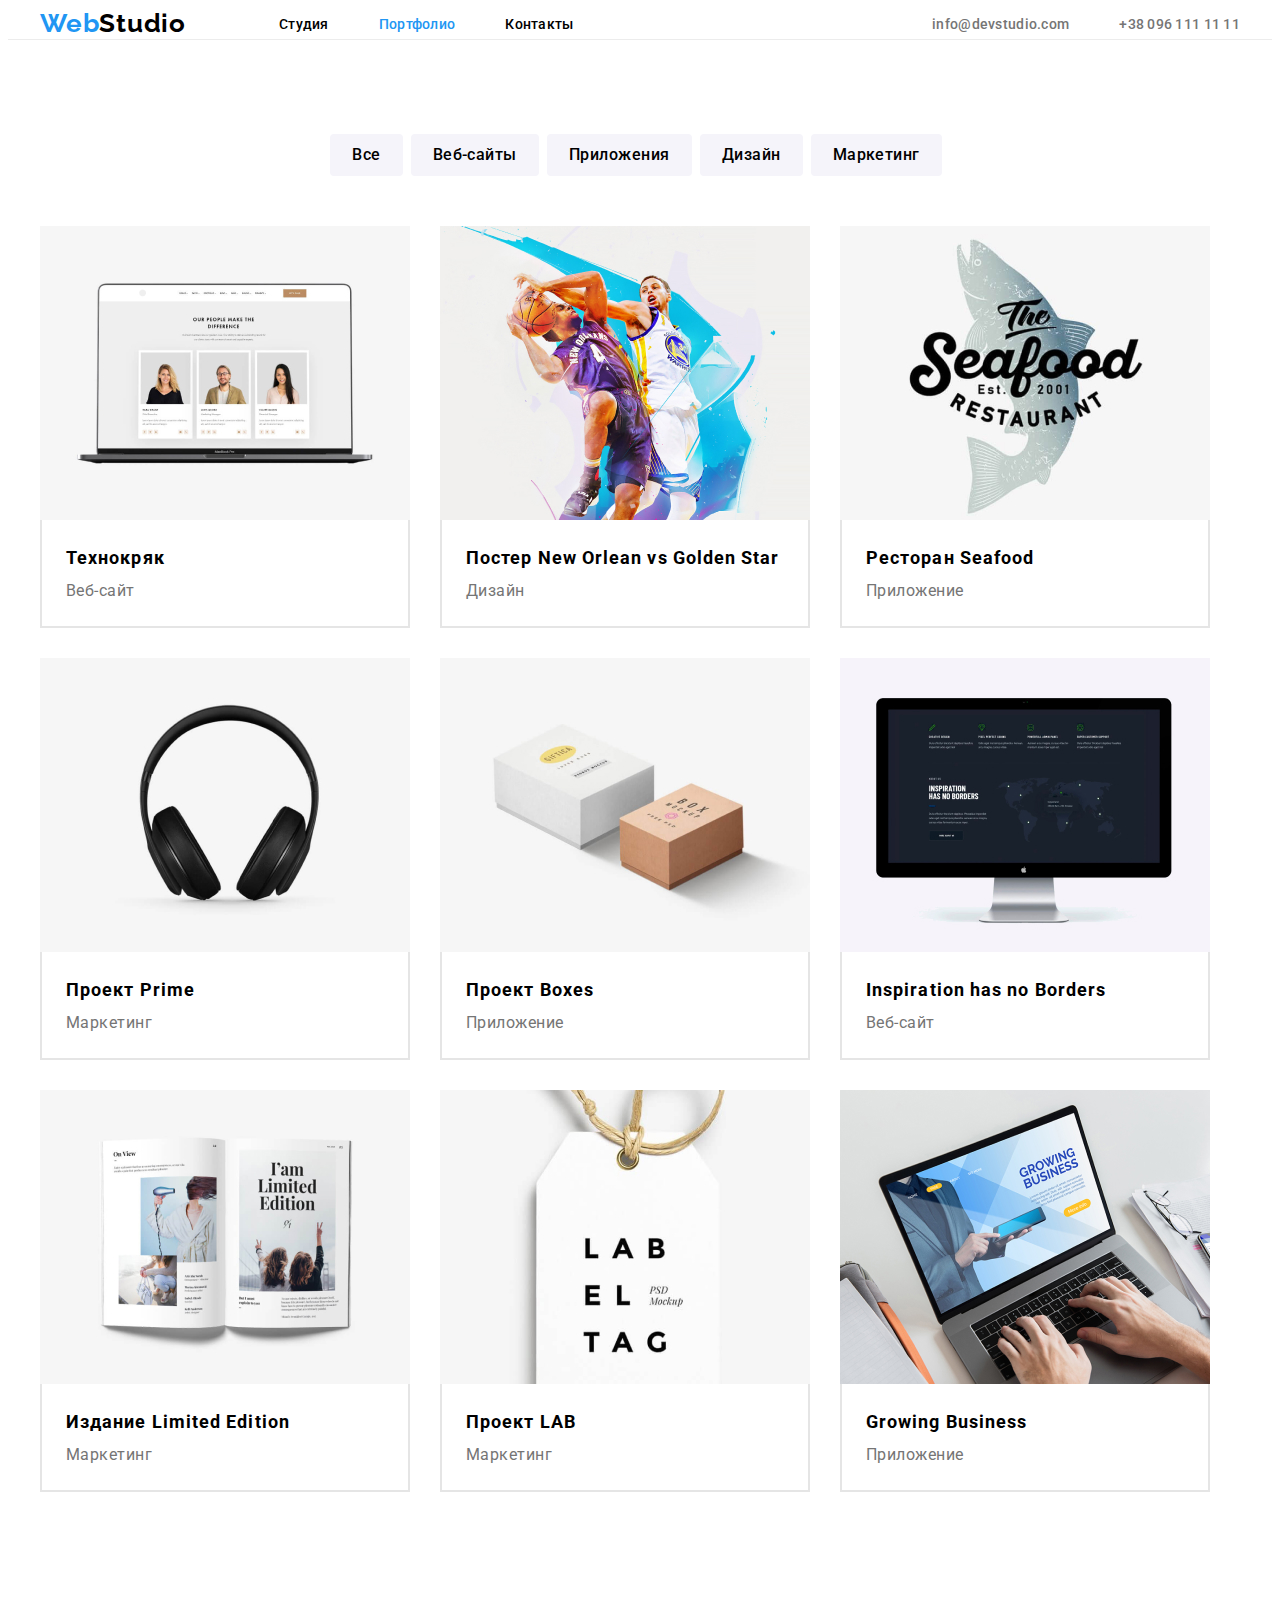
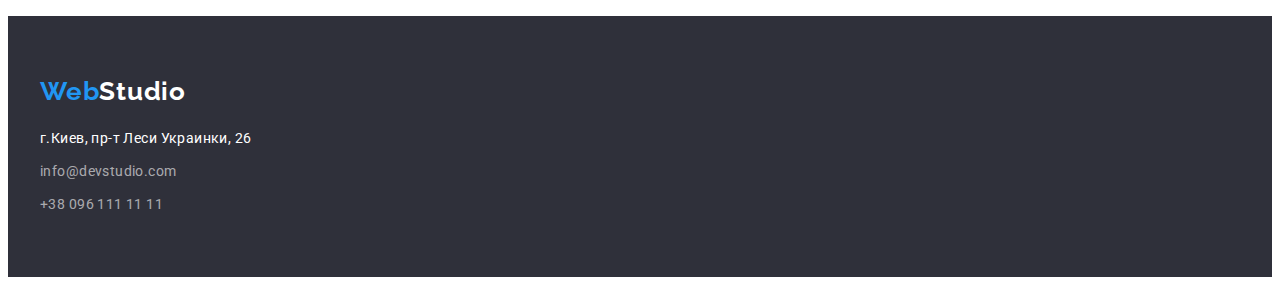
==== commit e90a9e30: "add borders" ====
--- a/portfolio.html
+++ b/portfolio.html
@@ -21,80 +21,97 @@
         <a class="logo link" href=" ">Web<span class="logo-dark">Studio</span></a>
         <nav>
             <ul class="nav list">
-                <li><a class="nav-item link" href="./index.html">Студия</a></li>
-                <li><a class="nav-item link current" href="">Портфолио</a></li>
-                <li><a class="nav-item link" href="">Контакты</a></li>
+                <li class="nav-item"><a class="nav-link link" href="./index.html">Студия</a></li>
+                <li class="nav-item"><a class="nav-link link current" href="./portfolio.html">Портфолио</a></li>
+                <li class="nav-item"><a class="nav-link link" href="">Контакты</a></li>
             </ul>
         </nav>
         <ul class="contacts list">
-            <li class="contacts-list-li"><a class="contacts-item link"
+            <li class="contacts-item"><a class="contacts-link link"
                     href="mailto:info@devstudio.com">info@devstudio.com</a></li>
-            <li class="contacts-list-li"><a class="contacts-item link" href="tel:+380961111111">+38 096 111 11 11</a>
-            </li>
+            <li class="contacts-item"><a class="contacts-link link" href="tel:+380961111111">+38 096 111 11 11</a></li>
         </ul>
     </div>
 </header>
-
      <main>
-        <section class="section filters">
+        <section class="section">
             <div class="container">
         <h1 class="filters-title ghost">Портфолио</h1>
         <ul class="btn list">
-                <li><button class="btn-item" type="button">Все</button></li>
-                <li><button class="btn-item" type="button">Веб-сайты</button></li>
-                <li><button class="btn-item" type="button">Приложения</button></li>
-                <li><button class="btn-item" type="button">Дизайн</button></li>
-                <li><button class="btn-item" type="button">Маркетинг</button></li>  
+                <li class="button-item"><button class="btn-item" type="button">Все</button></li>
+                <li class="button-item"><button class="btn-item" type="button">Веб-сайты</button></li>
+                <li class="button-item"><button class="btn-item" type="button">Приложения</button></li>
+                <li class="button-item"><button class="btn-item" type="button">Дизайн</button></li>
+                <li class="button-item"><button class="btn-item" type="button">Маркетинг</button></li>  
         </ul>
         
-        <div class="flex-container">
         <ul class="gallery list">
                     <li class="gallery-item"><img src="./images/img5.jpg" alt="Фото сотрудников на ноутбуке" width="370" height="294">
+                        <div class="gallery-border">
                         <h2 class="gallery-title">Технокряк</h2>
-                        <p class="gallery-text">Веб-сайт</p></li>
+                        <p class="gallery-text">Веб-сайт</p>
+                        </div>
+                    </li>
+                        
 
                     <li class="gallery-item"><img src="./images/img6.jpg" alt="Два баскетбольных игрока" width="370" height="294">
+                        <div class="gallery-border">
                         <h2 class="gallery-title">Постер New Orlean vs Golden Star</h2>
                         <p class="gallery-text">Дизайн</p>
+                        </div>
                     </li>
 
                     <li class="gallery-item"><img src="./images/img7.jpg" alt="Логотип ресторана" width="370" height="294">
+                        <div class="gallery-border">
                         <h2 class="gallery-title">Ресторан Seafood</h2>
                         <p class="gallery-text">Приложение</p>
+                        </div>
                     </li>
 
                     <li class="gallery-item"><img src="./images/img8.jpg" alt="Наушники" width="370" height="294">
+                        <div class="gallery-border">
                         <h2 class="gallery-title">Проект Prime</h2>
                         <p class="gallery-text">Маркетинг</p>
+                        </div>
                     </li>
 
                     <li class="gallery-item"><img src="./images/img9.jpg" alt="Коробки" width="370" height="294">
+                        <div class="gallery-border">
                         <h2 class="gallery-title">Проект Boxes</h2>
                         <p class="gallery-text">Приложение</p>
+                        </div>
                     </li>
 
                     <li class="gallery-item"><img src="./images/img10.jpg" alt="Монитор" width="370" height="294">
+                        <div class="gallery-border">
                         <h2 class="gallery-title">Inspiration has no Borders</h2>
                         <p class="gallery-text">Веб-сайт</p>
+                        </div>
                     </li>
 
                     <li class="gallery-item"><img src="./images/img11.jpg" alt="Раскрытая книга" width="370" height="294">
+                        <div class="gallery-border">
                         <h2 class="gallery-title">Издание Limited Edition</h2>
                         <p class="gallery-text">Маркетинг</p>
+                        </div>
                     </li>
 
                     <li class="gallery-item"><img src="./images/img12.jpg" alt="Бирка" width="370" height="294">
+                        <div class="gallery-border">
                         <h2 class="gallery-title">Проект LAB</h2>
                         <p class="gallery-text">Маркетинг</p>
+                        </div>
                     </li>
                     
                     <li class="gallery-item"><img src="./images/img13.jpg" alt="Ноутбук" width="370" height="294">
+                        <div class="gallery-border">
                         <h2 class="gallery-title">Growing Business</h2>
                         <p class="gallery-text">Приложение</p>
+                        </div>
                     </li>    
         </ul>
         </div>
-        </div>
+  
         </section>
     </main>
         <footer class="footer">
--- a/css/styles.css
+++ b/css/styles.css
@@ -62,14 +62,14 @@
 
 /*-------------------HEADER-------------------*/
 .header {
-  background-color: var(--background-color);
-  padding-top: 32px;
-  padding-bottom: 32px;
+  border-bottom: 1px solid #ececec;
 }
 .logo {
-  padding-top: 24px;
+  /*padding-top: 24px;
   padding-bottom: 25px;
   margin-right: 93px;
+  */
+  margin-right: 93px;
   font-family: Raleway, sans-serif;
   font-weight: 700;
   font-size: 26px;
@@ -86,20 +86,22 @@
 .nav {
   display: flex;
 }
+.nav-link {
+  font-weight: 500;
+  font-size: 14px;
+  line-height: 1.14;
+  letter-spacing: 0.02em;
+  color: var(--accent-color);
+}
+.nav-link:hover,
+.nav-link:focus {
+  color: var(--brand-color);
+}
+.nav-link.link.current {
+  color: var(--brand-color);
+}
 .nav-item {
   margin-right: 50px;
-  font-weight: 500;
-  font-size: 14px;
-  line-height: 1.14;
-  letter-spacing: 0.02em;
-  color: var(--accent-color);
-}
-.nav-item:hover,
-.nav-item:focus {
-  color: var(--brand-color);
-}
-.nav-item.link.current {
-  color: var(--brand-color);
 }
 .header-container {
   display: flex;
@@ -111,30 +113,25 @@
   display: flex;
   margin-left: auto;
 }
-.contacts-item {
+.contacts-link {
   font-weight: 500;
   font-size: 14px;
   line-height: 16px;
   letter-spacing: 0.02em;
   color: var(--text-color);
 }
-.contacts-list-li:not(:last-of-type) {
+.contacts-item:not(:last-of-type) {
   margin-right: 50px;
 }
-.contacts-item:hover,
-.contacts-item:focus {
+.contacts-link:hover,
+.contacts-link:focus {
   color: var(--brand-color);
 }
 
 /*----------HERO------------*/
-.hero-container {
-  display: flex;
-  justify-content: center;
-  flex-direction: column;
-  align-items: center;
-}
 
 .hero {
+  text-align: center;
   background-color: #2f303a;
   padding-top: 200px;
   padding-bottom: 200px;
@@ -164,8 +161,20 @@
   box-shadow: 0px 4px 4px rgba(0, 0, 0, 0.15);
   border-radius: 4px;
 }
+/*--------------FEATURES---------------*/
+
 .features {
   display: flex;
+}
+.features-item {
+  width: calc((100% - 90px) / 4);
+  margin-right: 30px;
+}
+.features-item:nth-child(4n) {
+  margin-right: 0;
+}
+.features-item:nth-last-child(- n + 4) {
+  margin-bottom: 0;
 }
 
 .features-title {
@@ -196,14 +205,14 @@
   margin-bottom: 50px;
 }
 .works {
+  padding-top: 0;
   display: flex;
   flex-wrap: wrap;
 }
-.works-item {
-  width: calc((100% - 60) / 3);
+.works-item:not(:last-child) {
   margin-right: 30px;
 }
-.works-item:nth-child(3n) {
+.works-item :nth-child(3n) {
   margin-right: 0;
 }
 .works-item:nth-last-child(- n + 3) {
@@ -228,7 +237,6 @@
 }
 
 .team-item {
-  width: calc((100% - 80) / 4);
   margin-right: 30px;
 }
 .team-item:nth-child(4n) {
@@ -259,6 +267,9 @@
   line-height: 1.19;
   letter-spacing: 0.03em;
   color: var(--text-color);
+}
+.content {
+  text-align: center;
 }
 /*----------ADDRESS-----------*/
 
@@ -302,12 +313,17 @@
 /*------------FILTERS--------------*/
 
 .btn.list {
-  margin-bottom: 56px;
+  margin-bottom: 50px;
   display: flex;
   justify-content: center;
 }
+.button-item {
+  margin-right: 8px;
+}
 .btn-item {
-  margin-right: 8px;
+  border: transparent;
+  padding: 8px 22px;
+
   font-weight: 500;
   font-size: 16px;
   line-height: 26px;
@@ -316,8 +332,6 @@
   font-family: inherit;
   background: #f5f4fa;
   color: var(--accent-color);
-  box-shadow: 0px 3px 1px rgba(0, 0, 0, 0.1), 0px 1px 2px rgba(0, 0, 0, 0.08),
-    0px 2px 2px rgba(0, 0, 0, 0.12);
   border-radius: 4px;
 }
 .btn-item:hover,
@@ -326,6 +340,8 @@
   letter-spacing: 0.03em;
   color: var(--letter-color);
   background: var(--brand-color);
+  box-shadow: 0px 3px 1px rgba(0, 0, 0, 0.1), 0px 1px 2px rgba(0, 0, 0, 0.08),
+    0px 2px 2px rgba(0, 0, 0, 0.12);
 }
 /*--------------GALLERY-------------*/
 
@@ -334,12 +350,13 @@
   flex-wrap: wrap;
 }
 .gallery-item {
-  width: calc((100% - 60) / 3);
   margin-right: 30px;
+  margin-bottom: 30px;
 }
 .gallery-item:nth-child(3n) {
   margin-right: 0;
 }
+
 .gallery-item:nth-last-child(- n + 3) {
   margin-bottom: 0;
 }
@@ -356,3 +373,12 @@
   letter-spacing: 0.03em;
   color: var(--text-color);
 }
+.gallery-border {
+  padding-top: 20px;
+  padding-right: 24px;
+  padding-bottom: 20px;
+  padding-left: 24px;
+  border-right: 2px solid #e5e5e5;
+  border-left: 2px solid #e5e5e5;
+  border-bottom: 2px solid #e5e5e5;
+}
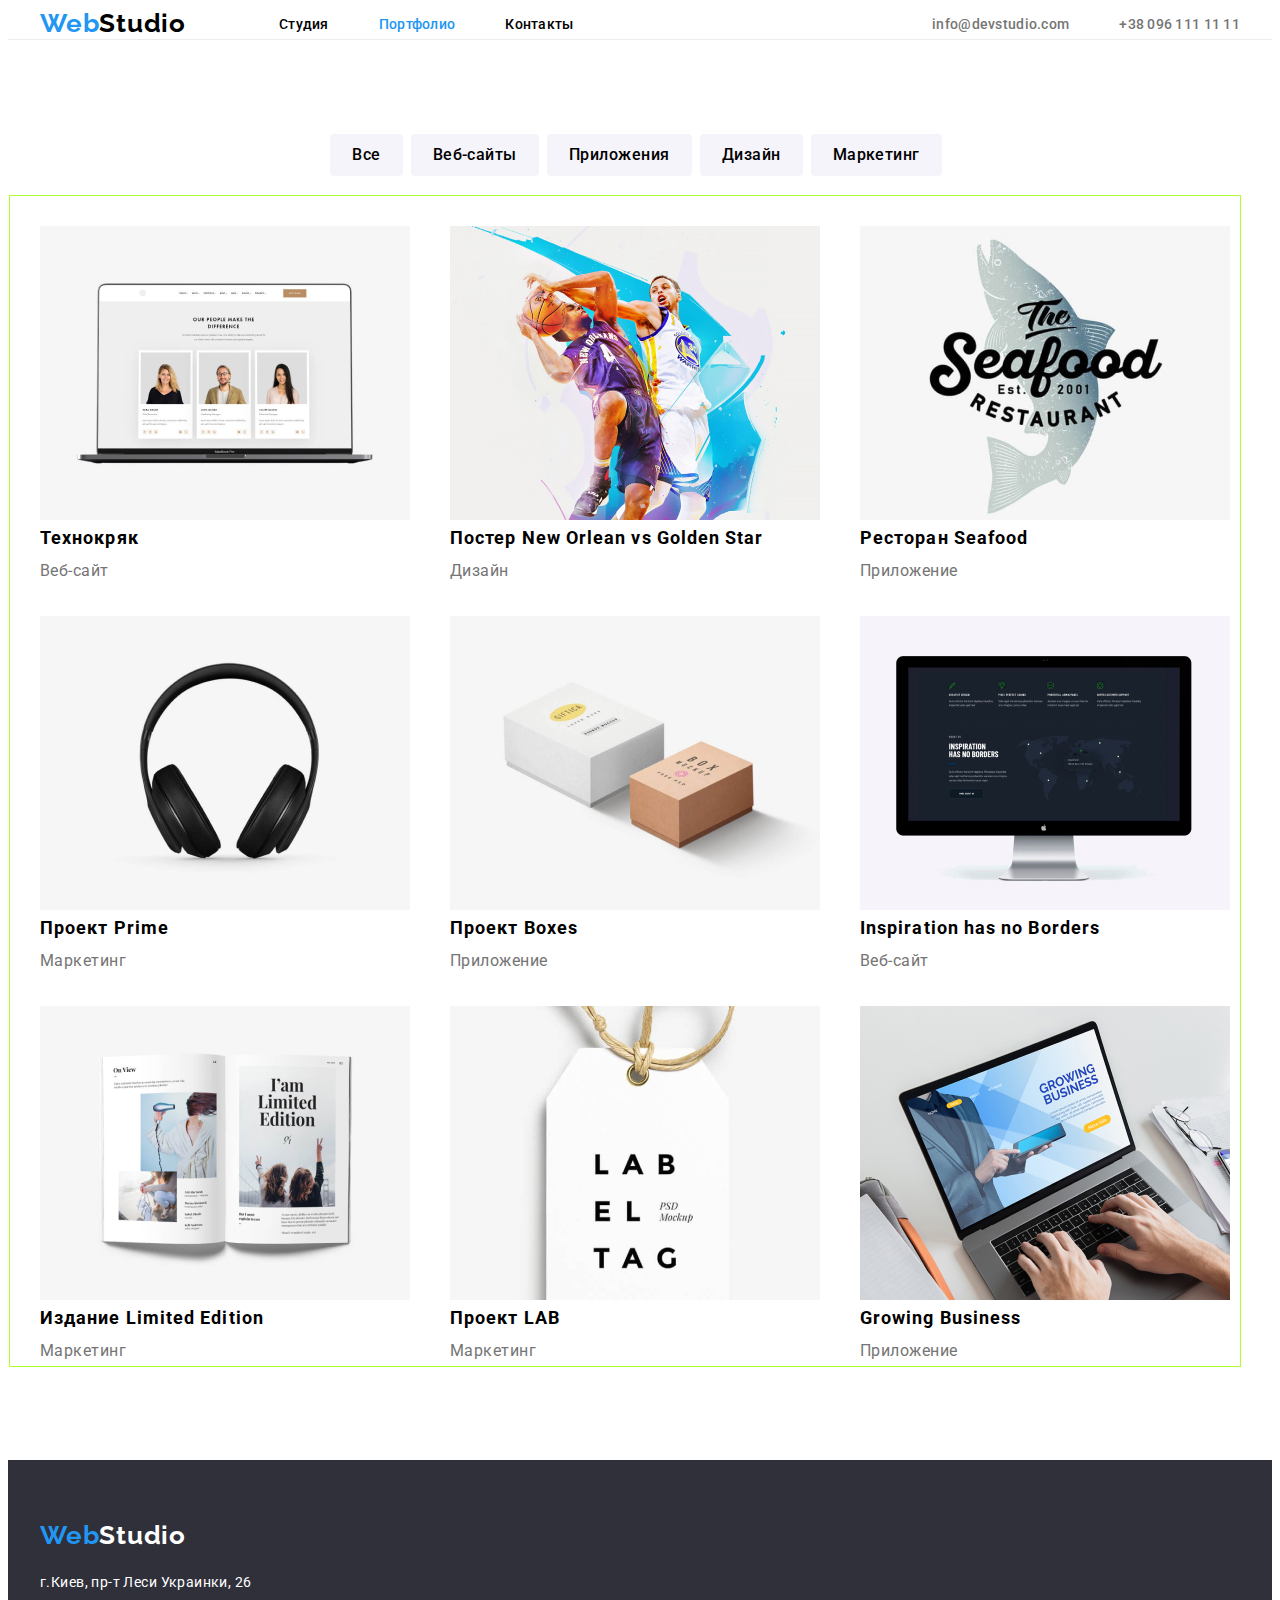
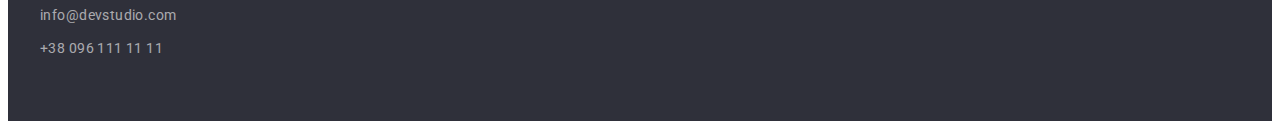
==== commit 3ced105d: "add grid" ====
--- a/portfolio.html
+++ b/portfolio.html
@@ -46,68 +46,93 @@
         </ul>
         
         <ul class="gallery list">
-                    <li class="gallery-item"><img src="./images/img5.jpg" alt="Фото сотрудников на ноутбуке" width="370" height="294">
-                        <div class="gallery-border">
-                        <h2 class="gallery-title">Технокряк</h2>
-                        <p class="gallery-text">Веб-сайт</p>
-                        </div>
+
+                    <li class="gallery-item">
+                            <article class="card">
+                            <div class=card-thumb>
+                                <img src="./images/img5.jpg" 
+                                    alt="Фото сотрудников на ноутбуке" 
+                                    width="370" height="294">
+                            </div>
+                            <h2 class="gallery-title">Технокряк</h2>
+                            <p class="gallery-text">Веб-сайт</p>
+                            </article>
                     </li>
                         
 
-                    <li class="gallery-item"><img src="./images/img6.jpg" alt="Два баскетбольных игрока" width="370" height="294">
-                        <div class="gallery-border">
+                    <li class="gallery-item">
+                        <article class="card">
+                            <div class=card-thumb>
+                            <img src="./images/img6.jpg" 
+                                alt="Два баскетбольных игрока" 
+                                width="370" height="294">
+                            </div>
                         <h2 class="gallery-title">Постер New Orlean vs Golden Star</h2>
                         <p class="gallery-text">Дизайн</p>
-                        </div>
+                        </article>
                     </li>
 
-                    <li class="gallery-item"><img src="./images/img7.jpg" alt="Логотип ресторана" width="370" height="294">
-                        <div class="gallery-border">
+                    <li class="gallery-item">
+                        <article class="card">
+                            <div class=card-thumb>
+                                <img src="./images/img7.jpg" 
+                                alt="Логотип ресторана" 
+                                width="370" height="294">
+                            </div>
                         <h2 class="gallery-title">Ресторан Seafood</h2>
                         <p class="gallery-text">Приложение</p>
-                        </div>
+                        </article>
                     </li>
 
-                    <li class="gallery-item"><img src="./images/img8.jpg" alt="Наушники" width="370" height="294">
-                        <div class="gallery-border">
+                    <li class="gallery-item">
+                        <article class="card">
+                            <div class=card-thumb>
+                                <img src="./images/img8.jpg" 
+                                alt="Наушники" 
+                                width="370" height="294">
+                            </div>
                         <h2 class="gallery-title">Проект Prime</h2>
                         <p class="gallery-text">Маркетинг</p>
-                        </div>
+                        </article>
                     </li>
 
-                    <li class="gallery-item"><img src="./images/img9.jpg" alt="Коробки" width="370" height="294">
-                        <div class="gallery-border">
+                    <li class="gallery-item">
+                        <article class="card">
+                            <div class=card-thumb>
+                                <img src="./images/img9.jpg" 
+                                alt="Коробки" 
+                                width="370" height="294"></div>
                         <h2 class="gallery-title">Проект Boxes</h2>
                         <p class="gallery-text">Приложение</p>
-                        </div>
+                        </article>
                     </li>
 
                     <li class="gallery-item"><img src="./images/img10.jpg" alt="Монитор" width="370" height="294">
-                        <div class="gallery-border">
+                        <article class="card">
                         <h2 class="gallery-title">Inspiration has no Borders</h2>
                         <p class="gallery-text">Веб-сайт</p>
-                        </div>
+                        </article>
                     </li>
 
                     <li class="gallery-item"><img src="./images/img11.jpg" alt="Раскрытая книга" width="370" height="294">
-                        <div class="gallery-border">
+                        <article class="card">
                         <h2 class="gallery-title">Издание Limited Edition</h2>
                         <p class="gallery-text">Маркетинг</p>
-                        </div>
+                        </article>
                     </li>
 
                     <li class="gallery-item"><img src="./images/img12.jpg" alt="Бирка" width="370" height="294">
-                        <div class="gallery-border">
+                        <article class="card">
                         <h2 class="gallery-title">Проект LAB</h2>
                         <p class="gallery-text">Маркетинг</p>
-                        </div>
+                        </article>
                     </li>
                     
                     <li class="gallery-item"><img src="./images/img13.jpg" alt="Ноутбук" width="370" height="294">
-                        <div class="gallery-border">
+                        <article class="card">
                         <h2 class="gallery-title">Growing Business</h2>
                         <p class="gallery-text">Приложение</p>
-                        </div>
+                        </article>
                     </li>    
         </ul>
         </div>
--- a/css/styles.css
+++ b/css/styles.css
@@ -31,6 +31,7 @@
 }
 img {
   display: block;
+  max-width: 100%;
 }
 
 .list {
@@ -344,15 +345,22 @@
     0px 2px 2px rgba(0, 0, 0, 0.12);
 }
 /*--------------GALLERY-------------*/
-
 .gallery {
+  outline: solid 1px greenyellow;
+  padding: 0px;
+  margin: 0px;
   display: flex;
   flex-wrap: wrap;
-}
-.gallery-item {
-  margin-right: 30px;
-  margin-bottom: 30px;
-}
+  margin-left: -30px;
+  margin-top: -30px;
+}
+.gallery > .gallery-item {
+  outline: coral;
+  flex-basis: calc(100% / 3 - 30px);
+  margin-left: 30px;
+  margin-top: 30px;
+}
+/*
 .gallery-item:nth-child(3n) {
   margin-right: 0;
 }
@@ -360,6 +368,7 @@
 .gallery-item:nth-last-child(- n + 3) {
   margin-bottom: 0;
 }
+*/
 .gallery-title {
   font-weight: 700;
   font-size: 18px;
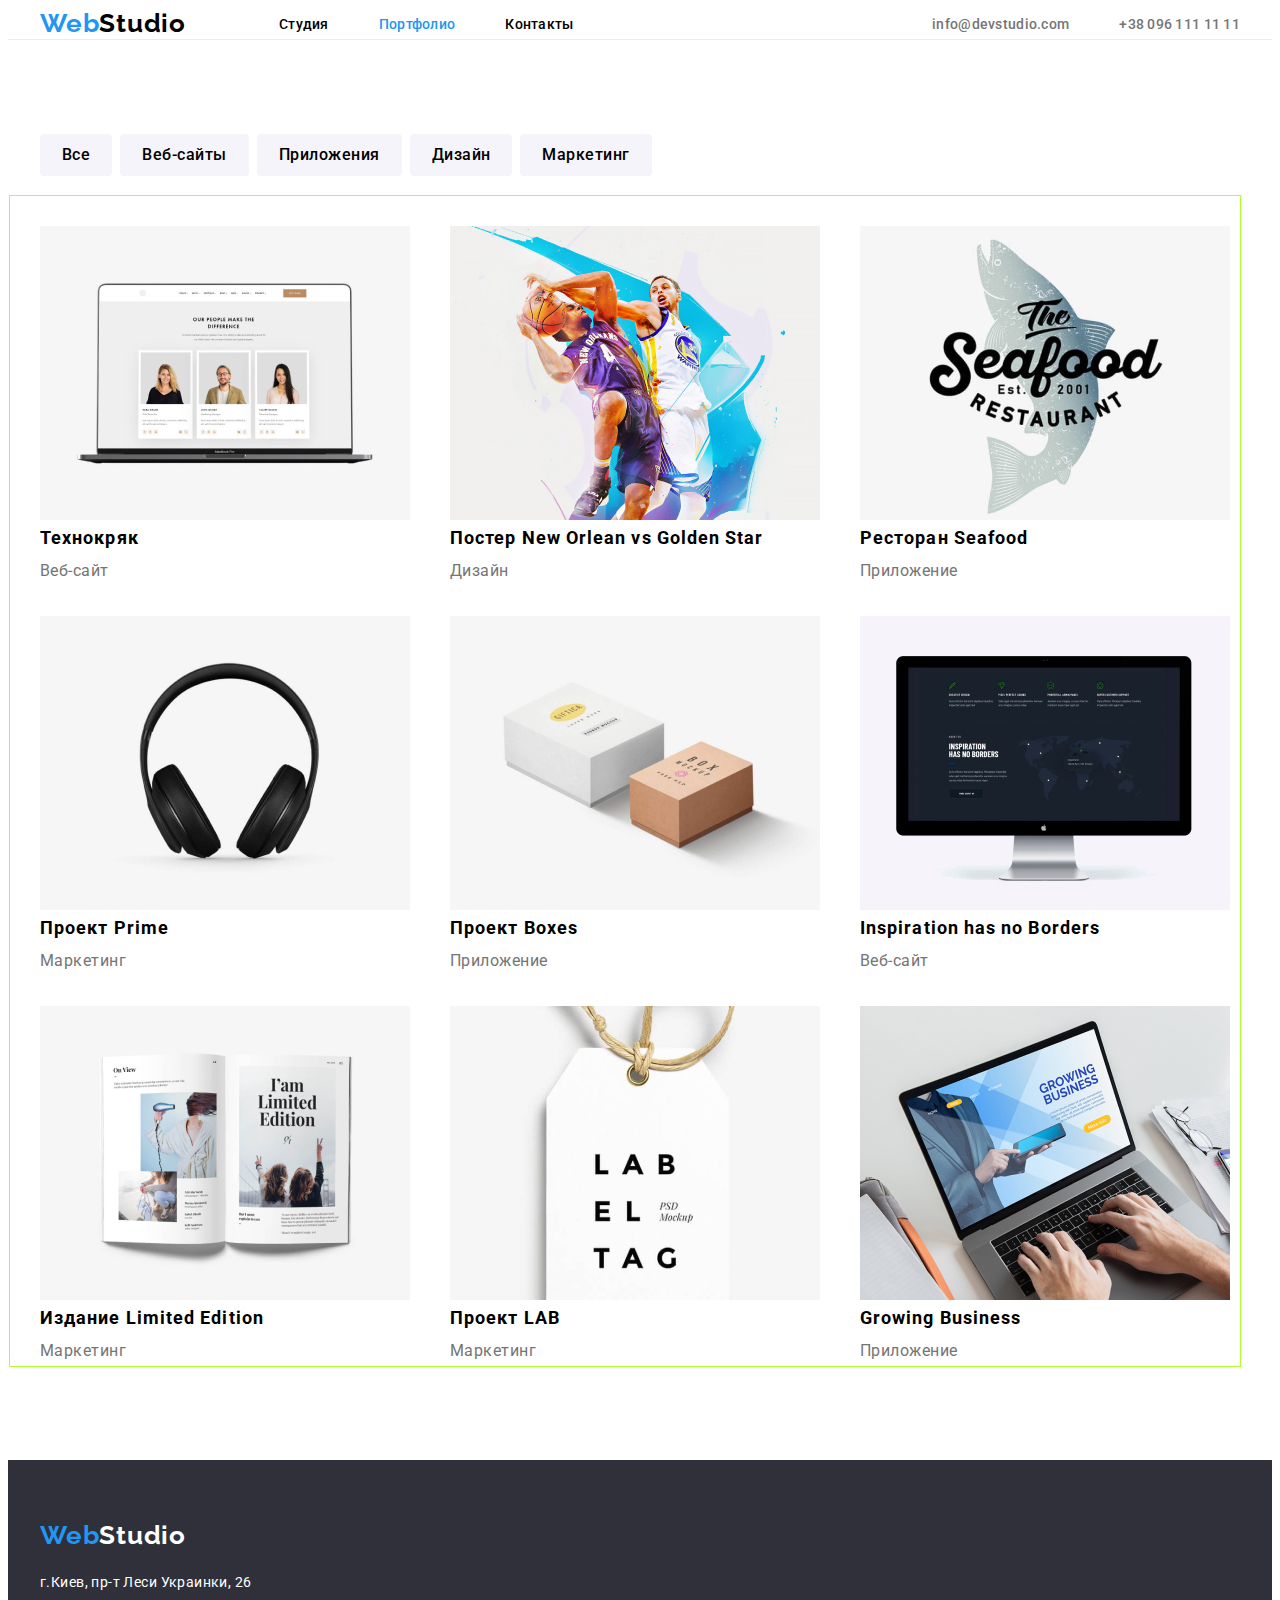
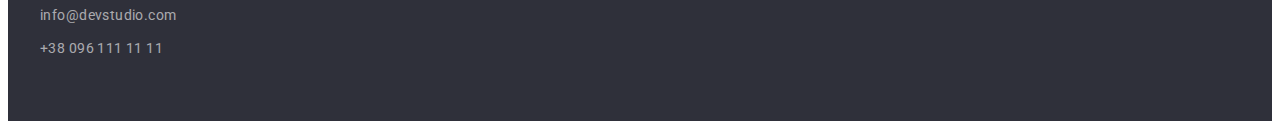
==== commit 897f8349: "add" ====
--- a/portfolio.html
+++ b/portfolio.html
@@ -107,29 +107,49 @@
                         </article>
                     </li>
 
-                    <li class="gallery-item"><img src="./images/img10.jpg" alt="Монитор" width="370" height="294">
+                    <li class="gallery-item">
                         <article class="card">
-                        <h2 class="gallery-title">Inspiration has no Borders</h2>
+                            <div class=card-thumb>
+                                <img src="./images/img10.jpg" 
+                                alt="Монитор" 
+                                width="370" height="294">
+                                </div>
+                            <h2 class="gallery-title">Inspiration has no Borders</h2>
                         <p class="gallery-text">Веб-сайт</p>
                         </article>
                     </li>
 
-                    <li class="gallery-item"><img src="./images/img11.jpg" alt="Раскрытая книга" width="370" height="294">
+                    <li class="gallery-item">
                         <article class="card">
+                        <div class=card-thumb>
+                            <img src="./images/img11.jpg" 
+                            alt="Раскрытая книга" 
+                            width="370" height="294">
+                            </div>    
                         <h2 class="gallery-title">Издание Limited Edition</h2>
                         <p class="gallery-text">Маркетинг</p>
                         </article>
                     </li>
 
-                    <li class="gallery-item"><img src="./images/img12.jpg" alt="Бирка" width="370" height="294">
+                    <li class="gallery-item">
                         <article class="card">
+                            <div class=card-thumb>
+                                <img src="./images/img12.jpg" 
+                                alt="Бирка" 
+                                width="370" height="294">
+                            </div>
                         <h2 class="gallery-title">Проект LAB</h2>
                         <p class="gallery-text">Маркетинг</p>
                         </article>
                     </li>
                     
-                    <li class="gallery-item"><img src="./images/img13.jpg" alt="Ноутбук" width="370" height="294">
+                    <li class="gallery-item">
                         <article class="card">
+                            <div class=card-thumb>
+                                <img src="./images/img13.jpg" 
+                                alt="Ноутбук" 
+                                width="370" height="294">
+                            </div>
                         <h2 class="gallery-title">Growing Business</h2>
                         <p class="gallery-text">Приложение</p>
                         </article>
--- a/css/styles.css
+++ b/css/styles.css
@@ -269,7 +269,7 @@
   letter-spacing: 0.03em;
   color: var(--text-color);
 }
-.content {
+. {
   text-align: center;
 }
 /*----------ADDRESS-----------*/
@@ -316,7 +316,7 @@
 .btn.list {
   margin-bottom: 50px;
   display: flex;
-  justify-content: center;
+  justify-: center;
 }
 .button-item {
   margin-right: 8px;
@@ -360,15 +360,7 @@
   margin-left: 30px;
   margin-top: 30px;
 }
-/*
-.gallery-item:nth-child(3n) {
-  margin-right: 0;
-}
-
-.gallery-item:nth-last-child(- n + 3) {
-  margin-bottom: 0;
-}
-*/
+
 .gallery-title {
   font-weight: 700;
   font-size: 18px;
